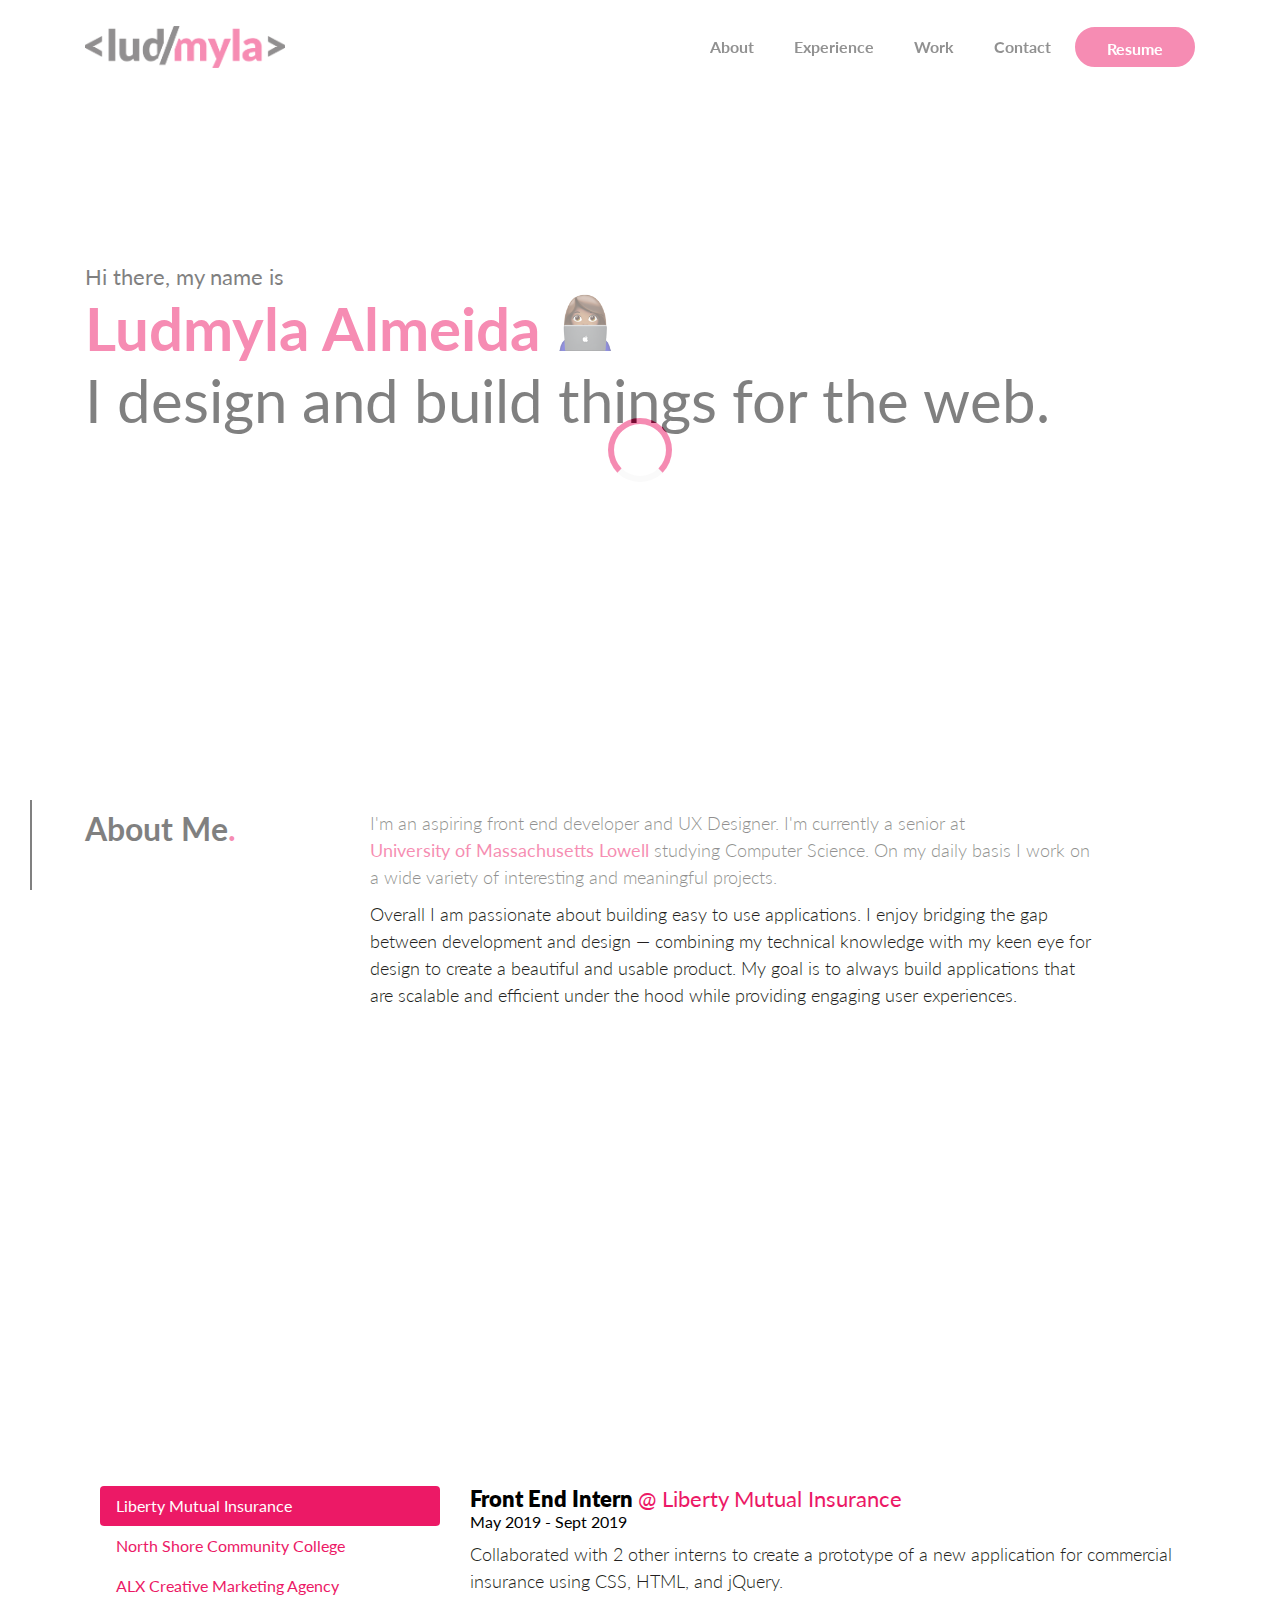
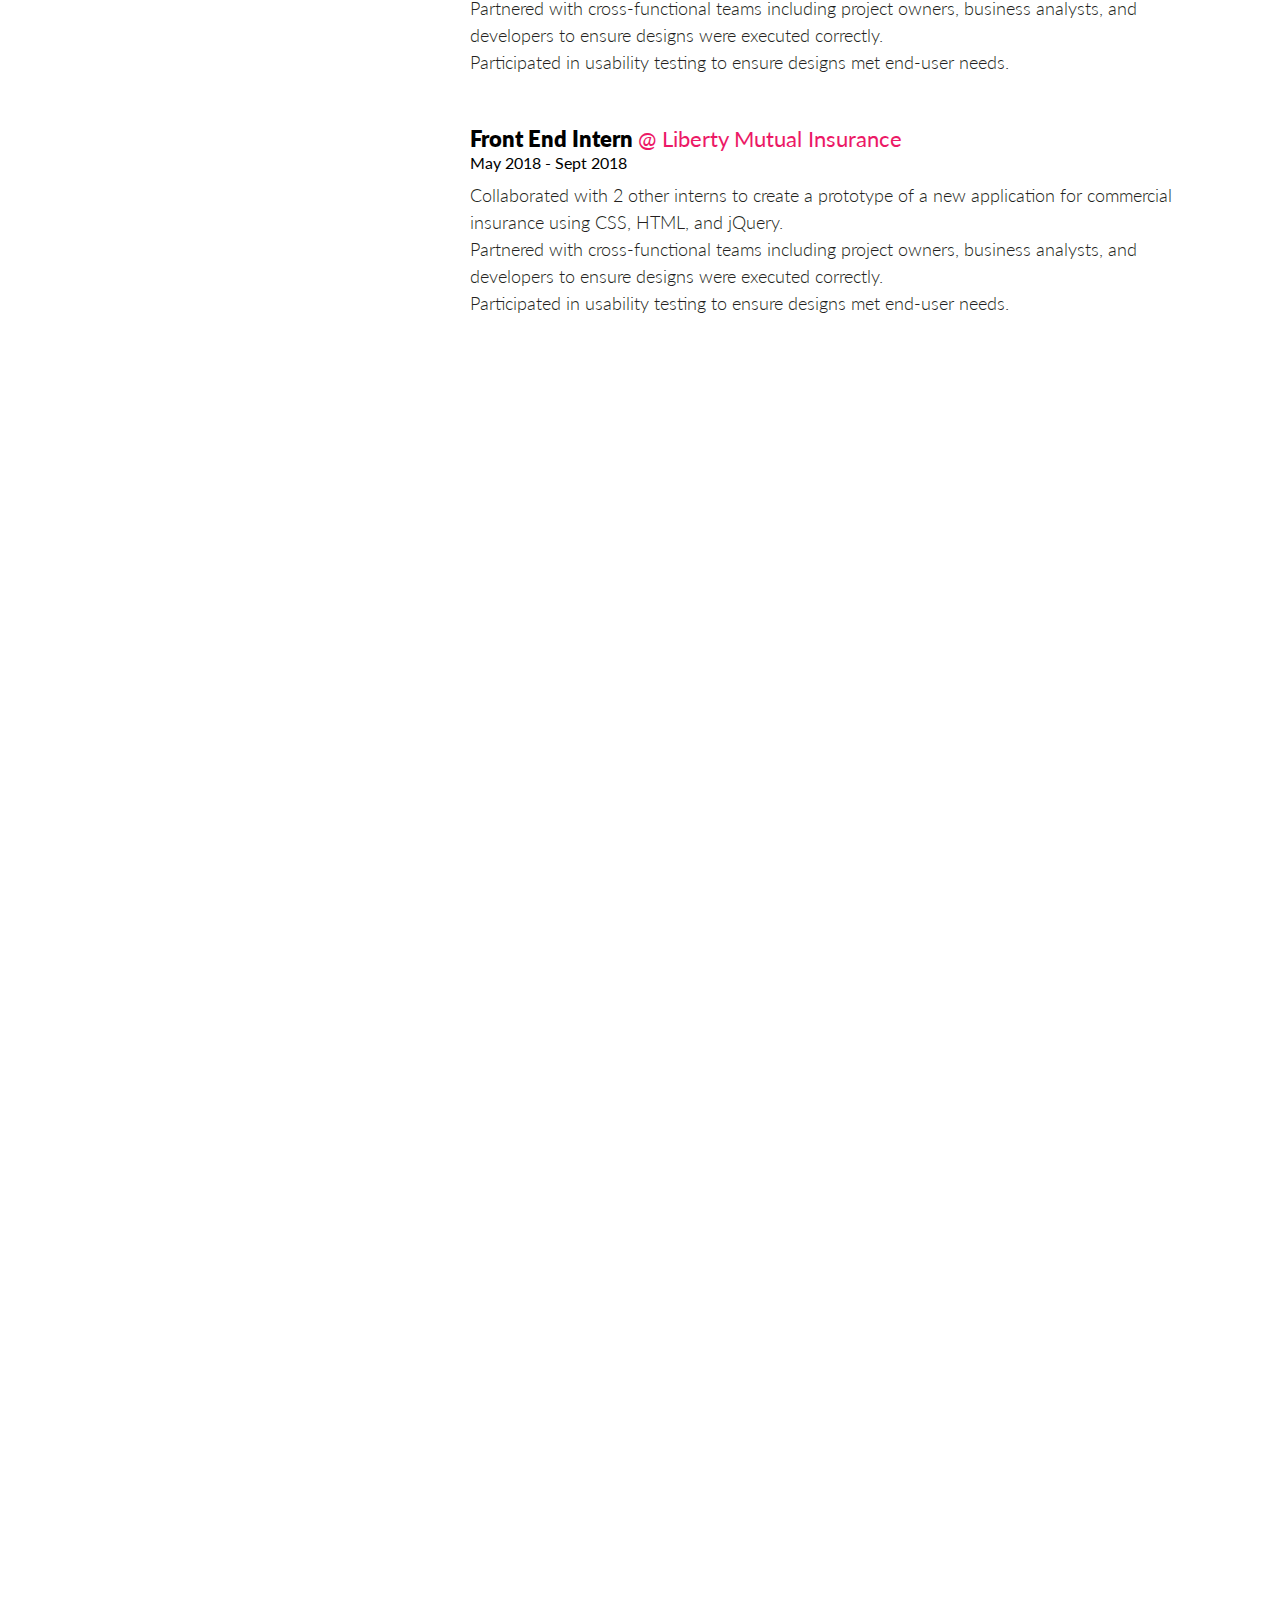
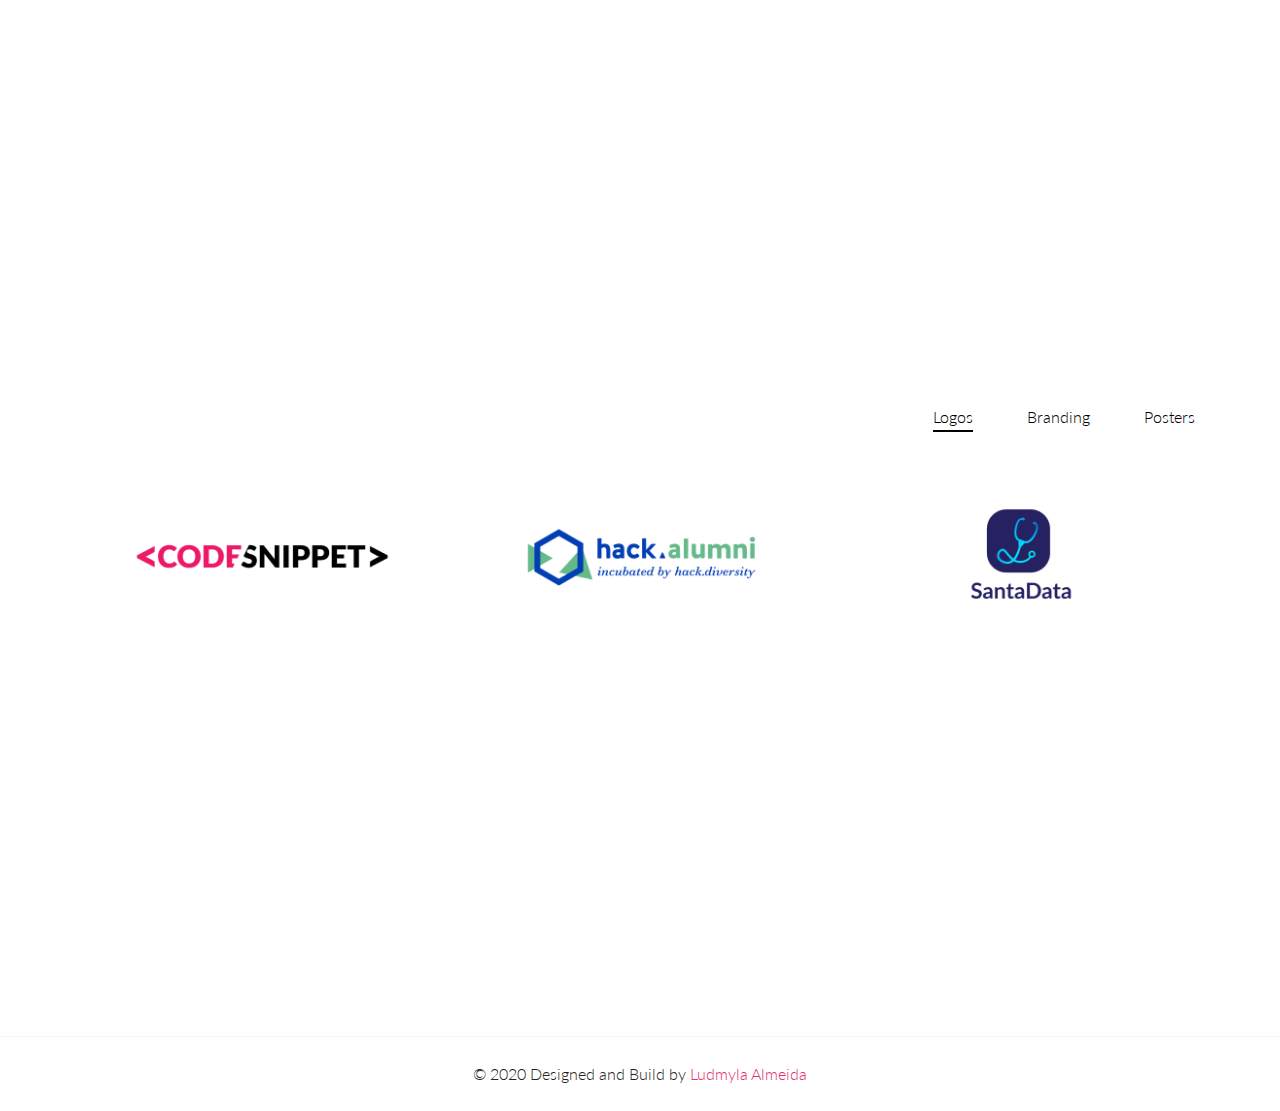
==== index.html @ c67d624f "first push" ====
<!doctype html>
<html class="no-js" lang="en">

<head>
    <meta charset="utf-8">

    <!--====== Title ======-->
    <title>Ludmyla Almeida</title>

    <meta name="description" content="">
    <meta name="viewport" content="width=device-width, initial-scale=1">

    <!--====== Favicon Icon ======-->
    <link rel="shortcut icon" href="assets/images/emoji.png" type="image/png">

    <!--====== Font ======-->
    <link rel="stylesheet" href="https://use.fontawesome.com/releases/v5.14.0/css/all.css"
        integrity="sha384-HzLeBuhoNPvSl5KYnjx0BT+WB0QEEqLprO+NBkkk5gbc67FTaL7XIGa2w1L0Xbgc" crossorigin="anonymous">
    <link
        href="https://fonts.googleapis.com/css2?family=Lato:ital,wght@0,100;0,300;0,400;0,700;0,900;1,100;1,300;1,400;1,700;1,900&display=swap"
        rel="stylesheet">

    <!--====== Animate CSS ======-->
    <link rel="stylesheet" href="assets/css/animate.css">

    <!--====== Bootstrap CSS ======-->
    <link rel="stylesheet" href="https://stackpath.bootstrapcdn.com/bootstrap/4.5.2/css/bootstrap.min.css"
        integrity="sha384-JcKb8q3iqJ61gNV9KGb8thSsNjpSL0n8PARn9HuZOnIxN0hoP+VmmDGMN5t9UJ0Z" crossorigin="anonymous">

    <!--====== Default CSS ======-->
    <link rel="stylesheet" href="assets/css/default.css">

    <!--====== Style CSS ======-->
    <link rel="stylesheet" href="assets/css/style.css">

</head>

<body>
    <!--[if IE]>
    <p class="browserupgrade">You are using an <strong>outdated</strong> browser. Please <a href="https://browsehappy.com/">upgrade your browser</a> to improve your experience and security.</p>
  <![endif]-->


    <!--====== PRELOADER PART START ======-->
    <div class="preloader">
        <div class="loader">
            <div class="ytp-spinner">
                <div class="ytp-spinner-container">
                    <div class="ytp-spinner-rotator">
                        <div class="ytp-spinner-left">
                            <div class="ytp-spinner-circle"></div>
                        </div>
                        <div class="ytp-spinner-right">
                            <div class="ytp-spinner-circle"></div>
                        </div>
                    </div>
                </div>
            </div>
        </div>
    </div>
    <!--====== PRELOADER PART ENDS ======-->

    <!--====== HEADER PART START ======-->

    <header class="header-area">
        <div class="navbar-area headroom">
            <div class="container">
                <div class="row">
                    <div class="col-lg-12">
                        <nav class="navbar navbar-expand-lg">
                            <a class="navbar-brand" href="index.html">
                                <img src="assets/images/ludmyla-logo.png" alt="Logo">
                            </a>
                            <button class="navbar-toggler" type="button" data-toggle="collapse"
                                data-target="#navbarSupportedContent" aria-controls="navbarSupportedContent"
                                aria-expanded="false" aria-label="Toggle navigation">
                                <span class="toggler-icon"></span>
                                <span class="toggler-icon"></span>
                                <span class="toggler-icon"></span>
                            </button>

                            <div class="collapse navbar-collapse sub-menu-bar" id="navbarSupportedContent">
                                <ul id="nav" class="navbar-nav ml-auto mr-4">
                                    <li class="nav-item">
                                        <a href="#about">About </a>
                                    </li>
                                    <li class="nav-item">
                                        <a href="#experience">Experience</a>
                                    </li>
                                    <li class="nav-item">
                                        <a href="#portfolio">Work</a>
                                    </li>
                                    <li class="nav-item">
                                        <a href="#contact">Contact</a>
                                    </li>
                                </ul>
                            </div> <!-- navbar collapse -->

                            <div class="navbar-btn d-none d-sm-inline-block">
                                <a class="main-btn" href="https://ludmylaalmeida.github.io/resume/"
                                    target="_blank">Resume</a>
                            </div>
                        </nav> <!-- navbar -->
                    </div>
                </div> <!-- row -->
            </div> <!-- container -->
        </div> <!-- navbar area -->

        <div id="home" class="header-hero bg_cover d-lg-flex align-items-center">
            <div class="container">
                <div class="row">
                    <div class="col-lg-12">
                        <div class="header-hero-content">
                            <h4 class="font-weight-normal">Hi there, my name is</h4>
                            <h1 class="hero-title wow fadeInUp" data-wow-duration="1s" data-wow-delay="0.2s"><span
                                    class="font-weight-bold">Ludmyla Almeida</span> <span class="emoji"></span></br> I
                                design and build things for the web.</b></h1>

                        </div> <!-- header hero content -->
                    </div>
                </div> <!-- row -->
            </div> <!-- container -->
        </div> <!-- header hero -->
        <!-- Social media icons fixed position -->
        <div class="social-media d-none d-lg-block">
            <ul>
                <li>
                    <!-- GITHUB -->
                    <a href="https://github.com/ludmylaalmeida" target="_blank">
                        <i class="fab fa-github"></i>
                    </a>
                </li>
                <li>
                    <!-- LINKEDIN -->
                    <a href="https://www.linkedin.com/in/ludmyla-almeida/" class="black" target="_blank">
                        <i class="fab fa-linkedin-in"></i>
                    </a>
                </li>
                <li>
                    <!-- INSTAGRAM -->
                    <a href="https://www.instagram.com/iamludmyla/" class="black" target="_blank"><i
                            class="fab fa-instagram"></i>
                    </a>
                </li>
                <li>
                    <!-- FACEBOOK -->
                    <a href="https://www.facebook.com/ludmylaa " class="black" target="_blank">
                        <i class="fab fa-facebook-square"></i>
                    </a>
                </li>
            </ul>
        </div>
    </header>

    <!--====== HEADER PART ENDS ======-->

    <!--====== ABOUT PART START ======-->

    <section id="about" class="about-area pt-100">
        <div class="container">
            <div class="row justify-content-start">
                <div class="col-lg-3">
                    <div class="about-title wow fadeInUp" data-wow-duration="1s" data-wow-delay="0.3s">
                        <h3 class="title">About Me<span>.</span></h3>
                    </div>
                </div>
                <div class="col-lg-8">
                    <div class="about-content pt-10">
                        <p class="text wow fadeInUp" data-wow-duration="1s" data-wow-delay="0.4s">I'm an aspiring front
                            end developer and UX Designer. I'm currently a senior at <a class="font-weight-normal"
                                href="https://www.uml.edu/sciences/computer-science/" target="_blank">University of
                                Massachusetts Lowell</a> studying Computer Science. On my daily basis I work on a wide
                            variety of interesting and meaningful projects.</p>
                        <p class="text wow fadeInUp pt-10" data-wow-duration="1s" data-wow-delay="0.4s">Overall I am
                            passionate about building easy to use applications. I enjoy bridging the gap between
                            development and design — combining my technical knowledge with my keen eye for design to
                            create a beautiful and usable product. My goal is to always build applications that are
                            scalable and efficient under the hood while providing engaging user experiences.</p>
                    </div> <!-- about content -->
                </div>

            </div> <!-- row -->
            <div class="row justify-content-center">

            </div> <!-- row -->
        </div> <!-- container -->
    </section>

    <!--====== ABOUT PART ENDS ======-->

    <!--====== SKILL START ======-->
    <section id="skill" class="about-area pt-100">
        <div class="container">
            <div class="row justify-content-start">
                <div class="col-lg-3">
                    <div class="about-title wow fadeInUp" data-wow-duration="1s" data-wow-delay="0.3s">
                        <h3 class="title">Skills<span>.</span></h3>
                    </div>
                </div>
                <div class="col-lg-8">
                    <div class="about-content pt-10 row">
                        <div class="col-4 wow fadeInUp" data-wow-duration="1s" data-wow-delay="0.4s">
                            <h4>Languages</h4>
                            <ul class="pt-10">
                                <li>Javascript</li>
                                <li>Typescript</li>
                                <li>HTML/CSS</li>
                                <li>C++</li>
                                <li>Java</li>
                            </ul>
                        </div>
                        <div class="col-4 wow fadeInUp" data-wow-duration="1s" data-wow-delay="0.4s">
                            <h4>Frameworks</h4>
                            <ul class="pt-10">
                                <li>React</li>
                                <li>AngularJS</li>
                                <li>Wordpress</li>
                            </ul>
                        </div>
                        <div class="col-4 wow fadeInUp" data-wow-duration="1s" data-wow-delay="0.4s">
                            <h4>Design</h4>
                            <ul class="pt-10">
                                <li>Sketch</li>
                                <li>Adobe XD</li>
                                <li>Prototyping</li>
                                <li>Wireframing</li>
                                <li>Photoshop</li>
                                <li>Illustrator</li>
                            </ul>
                        </div>


                    </div> <!-- about content -->
                </div>
            </div> <!-- row -->
        </div> <!-- container -->
    </section>

    <!--====== SKILL ENDS ======-->

    <!--====== EXPERIENCE START ======-->
    <section id="experience" class="about-area pt-70 pb-120">
        <div class="container">
            <div class="justify-content-start">
                <div class="row col-lg-12 pb-50">
                    <div class="about-title wow fadeInUp" data-wow-duration="1s" data-wow-delay="0.3s">
                        <h3 class="title">Experience<span>.</span></h3>
                    </div>
                </div>
                <div class="col-lg-12">
                    <div class="row">
                        <div class="col-4">
                            <div class="nav flex-column nav-pills" id="v-pills-tab" role="tablist"
                                aria-orientation="vertical">
                                <a class="nav-link active" id="v-pills-home-tab" data-toggle="pill" href="#v-pills-home"
                                    role="tab" aria-controls="v-pills-home" aria-selected="true">Liberty Mutual
                                    Insurance</a>
                                <a class="nav-link" id="v-pills-profile-tab" data-toggle="pill" href="#v-pills-profile"
                                    role="tab" aria-controls="v-pills-profile" aria-selected="false">North Shore
                                    Community College</a>
                                <a class="nav-link" id="v-pills-messages-tab" data-toggle="pill"
                                    href="#v-pills-messages" role="tab" aria-controls="v-pills-messages"
                                    aria-selected="false">ALX Creative Marketing Agency</a>
                            </div>
                        </div>
                        <div class="col-8">
                            <div class="tab-content" id="v-pills-tabContent">
                                <div class="tab-pane fade show active" id="v-pills-home" role="tabpanel"
                                    aria-labelledby="v-pills-home-tab">
                                    <h4>Front End Intern <a href="https://libertymutual.com" target="_blank">@ Liberty
                                            Mutual Insurance</a></h4>
                                    <h6 class="font-weight-normal">May 2019 - Sept 2019</h6>
                                    <p class="pt-10">Collaborated with 2 other interns to create a prototype of a new
                                        application for commercial insurance using CSS, HTML, and jQuery.</p>
                                    <p> Partnered with cross-functional teams including project owners, business
                                        analysts, and developers to ensure designs were executed correctly.</p>
                                    <p>Participated in usability testing to ensure designs met end-user needs.</p>
                                    <h4 class="pt-50">Front End Intern <a href="https://libertymutual.com"
                                            target="_blank">@ Liberty Mutual Insurance</a></h4>
                                    <h6 class="font-weight-normal">May 2018 - Sept 2018</h6>
                                    <p class="pt-10">Collaborated with 2 other interns to create a prototype of a new
                                        application for commercial insurance using CSS, HTML, and jQuery.</p>
                                    <p> Partnered with cross-functional teams including project owners, business
                                        analysts, and developers to ensure designs were executed correctly.</p>
                                    <p>Participated in usability testing to ensure designs met end-user needs.</p>
                                </div>
                                <div class="tab-pane fade" id="v-pills-profile" role="tabpanel"
                                    aria-labelledby="v-pills-profile-tab">
                                    <h4>Computer Science Tutor<a href="https://www.northshore.edu/" target="_blank">@
                                            North Shore Community College</a></h4>
                                    <h6 class="font-weight-normal">Feb 2017 - May 2018</h6>
                                    <p class="pt-10">Tutored students in Computer Science subjects and Math through
                                        Calculus.</p>
                                    <p>Assisted STEM Coordinator in college conferences, workshops, and panels.</p>

                                </div>
                                <div class="tab-pane fade" id="v-pills-messages" role="tabpanel"
                                    aria-labelledby="v-pills-messages-tab">
                                    <h4>Graphic Designer
                                        <h6 class="font-weight-normal">Apr 2016 - Dec 2016</h6>
                                        <p class="pt-10">Developed branding and marketing solutions such as logo/brand
                                            identity, business cards, brochures, booklets and more.</p>
                                        <p>Designed websites using Wordpress.</p>
                                </div>
                            </div>
                        </div>
                    </div>
                </div>
            </div> <!-- row -->
        </div> <!-- container -->
    </section>

    <!--====== TESTIMONIAL PART START ======-->

    <section id="portfolio" class="testimonial-area pt-70 pb-120">
        <div class="container">
            <div class="section-title wow fadeInUp" data-wow-duration="1s" data-wow-delay="0.3s">
                <h4 class="title">Some things I've designed and built<span>.</span></h4>
            </div> <!-- section title -->
            <div class="row justify-content-start pb-100">
                <div class="col-xl-4 col-lg-4">
                    <div class="testimonial-left-content mt-45 wow fadeIn" data-wow-duration="1s" data-wow-delay="0.3s">
                        <div class="section-title">
                            <h6 class="font-weight-light">Featured Project</h6>
                            <h3 class="font-weight-normal">Code Snippet</h3>
                        </div> <!-- section title -->
                        <ul class="testimonial-line">
                            <li></li>
                            <li></li>
                            <li></li>
                            <li></li>
                        </ul>
                        <p class="text pb-30">A website where students can look up definitions, code sample, sorting
                            algorithm and etc in the languages C, C++ and Java.</p>
                        <span>

                        </span>
                        <a class="pr-10" href="https://github.com/ludmylaalmeida/codesnippet" target="_blank"
                            style="font-size: 2em;">
                            <i class="fab fa-github"></i>
                        </a>
                        <a href="https://www.sketch.com/s/66821258-126f-4543-8a3e-d649329b7cbf/a/R8J2RQ" target="_blank"
                            style="font-size: 2em;">
                            <i class="fab fa-sketch"></i>
                        </a>
                    </div> <!-- testimonial left content -->
                </div>
                <div class="col-lg-8">
                    <div class="testimonial-right-content mt-50 wow fadeIn" data-wow-duration="1s"
                        data-wow-delay="0.6s">
                        <div class="testimonial-content-wrapper">
                            <div class="single-testimonial">
                                <img src="assets/images/code-snippet.png">
                            </div> <!-- single testimonial -->
                        </div> <!-- testimonial content wrapper -->
                    </div> <!-- testimonial right content -->
                </div>
            </div> <!-- row -->
            <div class="row justify-content-start">
                <div class="col-lg-8">
                    <div class="testimonial-right-content mt-50 wow fadeIn" data-wow-duration="1s"
                        data-wow-delay="0.6s">
                        <div class="testimonial-content-wrapper">
                            <div class="single-testimonial">
                                <img src="assets/images/hack-alumni.png">
                            </div> <!-- single testimonial -->
                        </div> <!-- testimonial content wrapper -->
                    </div> <!-- testimonial right content -->
                </div>
                <div class="col-xl-4 col-lg-4">
                    <div class="text-right testimonial-left-content mt-45 wow fadeIn" data-wow-duration="1s"
                        data-wow-delay="0.3s">
                        <div class="section-title">
                            <h6 class="font-weight-light">Featured Project</h6>
                            <h3 class="font-weight-normal">Hack Alumni</h3>
                        </div> <!-- section title -->
                        <ul class="testimonial-line">
                            <li></li>
                            <li></li>
                            <li></li>
                            <li></li>
                        </ul>
                        <p class="text pb-30">A website for the hack.diversity alumni association. I'm currently the
                            lead designer working with a team of developers. Website is under development.</p>
                        <span>

                        </span>
                        <a href="https://www.sketch.com/s/c8de57bb-5d8f-4d74-bf0c-19126818c439" target="_blank"
                            style="font-size: 2em;">
                            <i class="fab fa-sketch"></i>
                        </a>
                    </div> <!-- testimonial left content -->
                </div>

            </div> <!-- row -->
        </div> <!-- container -->
    </section>

    <!--====== TESTIMONIAL PART ENDS ======-->

    <!--====== PROJECT GALLERY PART START ======-->

    <section id="portfolio" class="project-masonry-area pt-70 pb-120">
        <div class="container">
            <div class="row align-items-end">
                <div class="col-lg-4">
                    <div class="section-title pb-20 wow fadeIn" data-wow-duration="1s" data-wow-delay="0.4s">
                        <h4 class="title">Design Gallery<span>.</span></h4>
                    </div> <!-- section title -->
                </div>
                <div class="col-lg-8">
                    <div class="project-menu text-center text-sm-left text-lg-right pb-20">
                        <ul>
                            <li class="active" data-filter=".logos">Logos</li>
                            <li data-filter=".branding">Branding</li>
                            <li data-filter=".posters">Posters</li>
                        </ul>
                    </div> <!-- project menu -->
                </div>
            </div> <!-- row -->
            <div class="row grid">
                <div class="col-lg-4 col-sm-6 grid-item logos ">
                    <div class="single-gallery gallery-masonry mt-30">
                        <div class="gallery-image">
                            <img src="assets/images/code-snippet-logo.png" alt="portfolio">
                        </div>
                    </div> <!-- single gallery -->
                </div>
                <div class="col-lg-4 col-sm-6 grid-item logos ">
                    <div class="single-gallery gallery-masonry mt-30">
                        <div class="gallery-image">
                            <img src="assets/images/hack-alumni-logo.png" alt="portfolio">
                        </div>
                    </div> <!-- single gallery -->
                </div>
                <div class="col-lg-4 col-sm-6 grid-item logos ">
                    <div class="single-gallery gallery-masonry mt-30">
                        <div class="gallery-image">
                            <img src="assets/images/santa-data-logo.png" alt="portfolio">
                        </div>
                    </div> <!-- single gallery -->
                </div>
                <div class="col-lg-4 col-sm-6 grid-item posters">
                    <div class="single-gallery gallery-masonry mt-30">
                        <div class="gallery-image">
                            <img src="assets/images/agile.png" alt="portfolio">
                        </div>
                    </div> <!-- single gallery -->
                </div>
                <div class="col-lg-4 col-sm-6 grid-item posters">
                    <div class="single-gallery gallery-masonry mt-30">
                        <div class="gallery-image">
                            <img src="assets/images/game-night.png" alt="portfolio">
                        </div>
                    </div> <!-- single gallery -->
                </div>
                <div class="col-lg-4 col-sm-6 grid-item posters">
                    <div class="single-gallery gallery-masonry mt-30">
                        <div class="gallery-image">
                            <img src="assets/images/how-to-grad-school.png" alt="portfolio">
                        </div>
                    </div> <!-- single gallery -->
                </div>
                <div class="col-lg-4 col-sm-6 grid-item posters">
                    <div class="single-gallery gallery-masonry mt-30">
                        <div class="gallery-image">
                            <img src="assets/images/git_workflow_poster.png" alt="portfolio">
                        </div>
                    </div> <!-- single gallery -->
                </div>
                <div class="col-lg-4 col-sm-6 grid-item posters">
                    <div class="single-gallery gallery-masonry mt-30">
                        <div class="gallery-image">
                            <img src="assets/images/scholar-jet.png" alt="portfolio">
                        </div>
                    </div> <!-- single gallery -->
                </div>
                <div class="col-lg-4 col-sm-6 grid-item posters">
                    <div class="single-gallery gallery-masonry mt-30">
                        <div class="gallery-image">
                            <img src="assets/images/typeracer-competition.png" alt="portfolio">
                        </div>
                    </div> <!-- single gallery -->
                </div>
                <div class="col-lg-4 col-sm-6 grid-item branding">
                    <div class="single-gallery gallery-masonry mt-30">
                        <div class="gallery-image">
                            <img src="assets/images/palette.png" alt="portfolio">
                        </div>
                    </div> <!-- single gallery -->
                </div>
                <div class="col-lg-4 col-sm-6 grid-item branding">
                    <div class="single-gallery gallery-masonry mt-30">
                        <div class="gallery-image">
                            <img src="assets/images/Typography.png" alt="portfolio">
                        </div>
                    </div> <!-- single gallery -->
                </div>
            </div> <!-- row -->
        </div> <!-- container -->
    </section>

    <!--====== CONTACT PART START ======-->

    <section id="contact" class="contact-area pt-120 pb-120">
        <div class="container">
            <div class="row justify-content-start">
                <div class="col-lg-4">
                    <div class="section-title wow fadeInUp" data-wow-duration="1s" data-wow-delay="0.3s">
                        <h4 class="title">Get In Touch<span>.</span></h4>
                    </div> <!-- section title -->
                </div>
                <div class="col-lg-8">
                    <div class="contact-wrapper-form wow fadeInUpBig" data-wow-duration="1s" data-wow-delay="0.5s">
                        <p class="text wow fadeInUp" data-wow-duration="1s" data-wow-delay="0.5s">I'm always looking for
                            <span class="font-weight-normal">new opportunities</span>, my inbox is always open. Whether
                            you have a question or just want to say hi, you can reach out on <a
                                href="https://www.linkedin.com/in/ludmyla-almeida/" target="_blank">social media</a> or
                            <a href="mailto:almeida.ludmyla@gmail.com" target="_blank">email!</a></p>
                    </div> <!-- contact wrapper form -->
                </div>
            </div> <!-- row -->
        </div> <!-- container -->
    </section>

    <!--====== CONTACT PART ENDS ======-->

    <!--====== FOOTER PART START ======-->

    <footer id="footer" class="footer-area bg_cover">

        <div class="footer-copyright text-center">
            <p class="text">© 2020 Designed and Build by <span>Ludmyla Almeida</span></p>
        </div>
    </footer>

    <!--====== FOOTER PART ENDS ======-->

    <!--====== BACK TOP TOP PART START ======-->

    <a href="#" class="back-to-top"><i class="fas fa-chevron-up"></i></a>

    <!--====== BACK TOP TOP PART ENDS ======-->




    <!--====== Jquery js ======-->
    <script src="assets/js/vendor/jquery-1.12.4.min.js"></script>
    <script src="assets/js/vendor/modernizr-3.7.1.min.js"></script>

    <!-- font awesome -->
    <!-- <script defer src="https://use.fontawesome.com/releases/v5.0.2/js/all.js"></script> -->
    <!-- <script src="https://code.jquery.com/jquery-3.3.1.slim.min.js"
        integrity="sha384-q8i/X+965DzO0rT7abK41JStQIAqVgRVzpbzo5smXKp4YfRvH+8abtTE1Pi6jizo"
        crossorigin="anonymous"></script> -->

    <!--====== Bootstrap js ======-->
    <script src="assets/js/popper.min.js"></script>

    <!-- JS, Popper.js, and jQuery -->
    <!-- <script src="https://code.jquery.com/jquery-3.5.1.slim.min.js" integrity="sha384-DfXdz2htPH0lsSSs5nCTpuj/zy4C+OGpamoFVy38MVBnE+IbbVYUew+OrCXaRkfj" crossorigin="anonymous"></script>
    <script src="https://cdn.jsdelivr.net/npm/popper.js@1.16.1/dist/umd/popper.min.js" integrity="sha384-9/reFTGAW83EW2RDu2S0VKaIzap3H66lZH81PoYlFhbGU+6BZp6G7niu735Sk7lN" crossorigin="anonymous"></script>
    <script src="https://stackpath.bootstrapcdn.com/bootstrap/4.5.2/js/bootstrap.min.js" integrity="sha384-B4gt1jrGC7Jh4AgTPSdUtOBvfO8shuf57BaghqFfPlYxofvL8/KUEfYiJOMMV+rV" crossorigin="anonymous"></script>
         -->
    <!--====== Slick js ======-->
    <script src="assets/js/slick.min.js"></script>

    <!--====== Isotope js ======-->
    <script src="assets/js/imagesloaded.pkgd.min.js"></script>
    <script src="assets/js/isotope.pkgd.min.js"></script>

    <!--====== Scroll and animation stuff js ======-->
    <script src="assets/js/waypoints.min.js"></script>
    <script src="assets/js/jquery.counterup.min.js"></script>

    <!--====== Appear js ======-->
    <script src="assets/js/jquery.appear.min.js"></script>

    <!--====== WOW js ======-->
    <script src="assets/js/wow.min.js"></script>

    <!--====== Headroom js ======-->
    <script src="assets/js/headroom.min.js"></script>

    <!--====== Jquery Nav js ======-->
    <script src="assets/js/jquery.nav.js"></script>

    <!--====== Scroll It js ======-->
    <script src="assets/js/scrollIt.min.js"></script>

    <!--====== Main js ======-->
    <script src="assets/js/main.js"></script>

</body>

</html>
---- assets/css/default.css ----
/* Deafult Margin & Padding */
/*-- Margin Top --*/
.mt-5 {
	margin-top: 5px;
}
.mt-10 {
	margin-top: 10px;
}
.mt-15 {
	margin-top: 15px;
}
.mt-20 {
	margin-top: 20px;
}
.mt-25 {
	margin-top: 25px;
}
.mt-30 {
	margin-top: 30px;
}
.mt-35 {
	margin-top: 35px;
}
.mt-40 {
	margin-top: 40px;
}
.mt-45 {
	margin-top: 45px;
}
.mt-50 {
	margin-top: 50px;
}
.mt-55 {
	margin-top: 55px;
}
.mt-60 {
	margin-top: 60px;
}
.mt-65 {
	margin-top: 65px;
}
.mt-70 {
	margin-top: 70px;
}
.mt-75 {
	margin-top: 75px;
}
.mt-80 {
	margin-top: 80px;
}
.mt-85 {
	margin-top: 85px;
}
.mt-90 {
	margin-top: 90px;
}
.mt-95 {
	margin-top: 95px;
}
.mt-100 {
	margin-top: 100px;
}
.mt-105 {
	margin-top: 105px;
}
.mt-110 {
	margin-top: 110px;
}
.mt-115 {
	margin-top: 115px;
}
.mt-120 {
	margin-top: 120px;
}
.mt-125 {
	margin-top: 125px;
}
.mt-130 {
	margin-top: 130px;
}
.mt-135 {
	margin-top: 135px;
}
.mt-140 {
	margin-top: 140px;
}
.mt-145 {
	margin-top: 145px;
}
.mt-150 {
	margin-top: 150px;
}
.mt-155 {
	margin-top: 155px;
}
.mt-160 {
	margin-top: 160px;
}
.mt-165 {
	margin-top: 165px;
}
.mt-170 {
	margin-top: 170px;
}
.mt-175 {
	margin-top: 175px;
}
.mt-180 {
	margin-top: 180px;
}
.mt-185 {
	margin-top: 185px;
}
.mt-190 {
	margin-top: 190px;
}
.mt-195 {
	margin-top: 195px;
}
.mt-200 {
	margin-top: 200px;
}
/*-- Margin Bottom --*/

.mb-5 {
	margin-bottom: 5px;
}
.mb-10 {
	margin-bottom: 10px;
}
.mb-15 {
	margin-bottom: 15px;
}
.mb-20 {
	margin-bottom: 20px;
}
.mb-25 {
	margin-bottom: 25px;
}
.mb-30 {
	margin-bottom: 30px;
}
.mb-35 {
	margin-bottom: 35px;
}
.mb-40 {
	margin-bottom: 40px;
}
.mb-45 {
	margin-bottom: 45px;
}
.mb-50 {
	margin-bottom: 50px;
}
.mb-55 {
	margin-bottom: 55px;
}
.mb-60 {
	margin-bottom: 60px;
}
.mb-65 {
	margin-bottom: 65px;
}
.mb-70 {
	margin-bottom: 70px;
}
.mb-75 {
	margin-bottom: 75px;
}
.mb-80 {
	margin-bottom: 80px;
}
.mb-85 {
	margin-bottom: 85px;
}
.mb-90 {
	margin-bottom: 90px;
}
.mb-95 {
	margin-bottom: 95px;
}
.mb-100 {
	margin-bottom: 100px;
}
.mb-105 {
	margin-bottom: 105px;
}
.mb-110 {
	margin-bottom: 110px;
}
.mb-115 {
	margin-bottom: 115px;
}
.mb-120 {
	margin-bottom: 120px;
}
.mb-125 {
	margin-bottom: 125px;
}
.mb-130 {
	margin-bottom: 130px;
}
.mb-135 {
	margin-bottom: 135px;
}
.mb-140 {
	margin-bottom: 140px;
}
.mb-145 {
	margin-bottom: 145px;
}
.mb-150 {
	margin-bottom: 150px;
}
.mb-155 {
	margin-bottom: 155px;
}
.mb-160 {
	margin-bottom: 160px;
}
.mb-165 {
	margin-bottom: 165px;
}
.mb-170 {
	margin-bottom: 170px;
}
.mb-175 {
	margin-bottom: 175px;
}
.mb-180 {
	margin-bottom: 180px;
}
.mb-185 {
	margin-bottom: 185px;
}
.mb-190 {
	margin-bottom: 190px;
}
.mb-195 {
	margin-bottom: 195px;
}
.mb-200 {
	margin-bottom: 200px;
}
/*-- margin left --*/
.ml-5 {
	margin-left: 5px;
}
.ml-10 {
	margin-left: 10px;
}
.ml-15 {
	margin-left: 15px;
}
.ml-20 {
	margin-left: 20px;
}
.ml-25 {
	margin-left: 25px;
}
.ml-30 {
	margin-left: 30px;
}
.ml-35 {
	margin-left: 35px;
}
.ml-40 {
	margin-left: 40px;
}
.ml-45 {
	margin-left: 45px;
}
.ml-50 {
	margin-left: 50px;
}
.ml-55 {
	margin-left: 55px;
}
.ml-60 {
	margin-left: 60px;
}
.ml-65 {
	margin-left: 65px;
}
.ml-70 {
	margin-left: 70px;
}
.ml-75 {
	margin-left: 75px;
}
.ml-80 {
	margin-left: 80px;
}
.ml-85 {
	margin-left: 85px;
}
.ml-90 {
	margin-left: 90px;
}
.ml-95 {
	margin-left: 95px;
}
.ml-100 {
	margin-left: 100px;
}
.ml-105 {
	margin-left: 105px;
}
.ml-110 {
	margin-left: 110px;
}
.ml-115 {
	margin-left: 115px;
}
.ml-120 {
	margin-left: 120px;
}
.ml-125 {
	margin-left: 125px;
}
.ml-130 {
	margin-left: 130px;
}
.ml-135 {
	margin-left: 135px;
}
.ml-140 {
	margin-left: 140px;
}
.ml-145 {
	margin-left: 145px;
}
.ml-150 {
	margin-left: 150px;
}
.ml-155 {
	margin-left: 155px;
}
.ml-160 {
	margin-left: 160px;
}
.ml-165 {
	margin-left: 165px;
}
.ml-170 {
	margin-left: 170px;
}
.ml-175 {
	margin-left: 175px;
}
.ml-180 {
	margin-left: 180px;
}
.ml-185 {
	margin-left: 185px;
}
.ml-190 {
	margin-left: 190px;
}
.ml-195 {
	margin-left: 195px;
}
.ml-200 {
	margin-left: 200px;
}
/*-- margin right --*/
.mr-5 {
	margin-right: 5px;
}
.mr-10 {
	margin-right: 10px;
}
.mr-15 {
	margin-right: 15px;
}
.mr-20 {
	margin-right: 20px;
}
.mr-25 {
	margin-right: 25px;
}
.mr-30 {
	margin-right: 30px;
}
.mr-35 {
	margin-right: 35px;
}
.mr-40 {
	margin-right: 40px;
}
.mr-45 {
	margin-right: 45px;
}
.mr-50 {
	margin-right: 50px;
}
.mr-55 {
	margin-right: 55px;
}
.mr-60 {
	margin-right: 60px;
}
.mr-65 {
	margin-right: 65px;
}
.mr-70 {
	margin-right: 70px;
}
.mr-75 {
	margin-right: 75px;
}
.mr-80 {
	margin-right: 80px;
}
.mr-85 {
	margin-right: 85px;
}
.mr-90 {
	margin-right: 90px;
}
.mr-95 {
	margin-right: 95px;
}
.mr-100 {
	margin-right: 100px;
}
.mr-105 {
	margin-right: 105px;
}
.mr-110 {
	margin-right: 110px;
}
.mr-115 {
	margin-right: 115px;
}
.mr-120 {
	margin-right: 120px;
}
.mr-125 {
	margin-right: 125px;
}
.mr-130 {
	margin-right: 130px;
}
.mr-135 {
	margin-right: 135px;
}
.mr-140 {
	margin-right: 140px;
}
.mr-145 {
	margin-right: 145px;
}
.mr-150 {
	margin-right: 150px;
}
.mr-155 {
	margin-right: 155px;
}
.mr-160 {
	margin-right: 160px;
}
.mr-165 {
	margin-right: 165px;
}
.mr-170 {
	margin-right: 170px;
}
.mr-175 {
	margin-right: 175px;
}
.mr-180 {
	margin-right: 180px;
}
.mr-185 {
	margin-right: 185px;
}
.mr-190 {
	margin-right: 190px;
}
.mr-195 {
	margin-right: 195px;
}
.mr-200 {
	margin-right: 200px;
}


/*-- Padding Top --*/

.pt-5 {
	padding-top: 5px;
}
.pt-10 {
	padding-top: 10px;
}
.pt-15 {
	padding-top: 15px;
}
.pt-20 {
	padding-top: 20px;
}
.pt-25 {
	padding-top: 25px;
}
.pt-30 {
	padding-top: 30px;
}
.pt-35 {
	padding-top: 35px;
}
.pt-40 {
	padding-top: 40px;
}
.pt-45 {
	padding-top: 45px;
}
.pt-50 {
	padding-top: 50px;
}
.pt-55 {
	padding-top: 55px;
}
.pt-60 {
	padding-top: 60px;
}
.pt-65 {
	padding-top: 65px;
}
.pt-70 {
	padding-top: 70px;
}
.pt-75 {
	padding-top: 75px;
}
.pt-80 {
	padding-top: 80px;
}
.pt-85 {
	padding-top: 85px;
}
.pt-90 {
	padding-top: 90px;
}
.pt-95 {
	padding-top: 95px;
}
.pt-100 {
	padding-top: 100px;
}
.pt-105 {
	padding-top: 105px;
}
.pt-110 {
	padding-top: 110px;
}
.pt-115 {
	padding-top: 115px;
}
.pt-120 {
	padding-top: 120px;
}
.pt-125 {
	padding-top: 125px;
}
.pt-130 {
	padding-top: 130px;
}
.pt-135 {
	padding-top: 135px;
}
.pt-140 {
	padding-top: 140px;
}
.pt-145 {
	padding-top: 145px;
}
.pt-150 {
	padding-top: 150px;
}
.pt-155 {
	padding-top: 155px;
}
.pt-160 {
	padding-top: 160px;
}
.pt-165 {
	padding-top: 165px;
}
.pt-170 {
	padding-top: 170px;
}
.pt-175 {
	padding-top: 175px;
}
.pt-180 {
	padding-top: 180px;
}
.pt-185 {
	padding-top: 185px;
}
.pt-190 {
	padding-top: 190px;
}
.pt-195 {
	padding-top: 195px;
}
.pt-200 {
	padding-top: 200px;
}
/*-- Padding Bottom --*/

.pb-5 {
	padding-bottom: 5px;
}
.pb-10 {
	padding-bottom: 10px;
}
.pb-15 {
	padding-bottom: 15px;
}
.pb-20 {
	padding-bottom: 20px;
}
.pb-25 {
	padding-bottom: 25px;
}
.pb-30 {
	padding-bottom: 30px;
}
.pb-35 {
	padding-bottom: 35px;
}
.pb-40 {
	padding-bottom: 40px;
}
.pb-45 {
	padding-bottom: 45px;
}
.pb-50 {
	padding-bottom: 50px;
}
.pb-55 {
	padding-bottom: 55px;
}
.pb-60 {
	padding-bottom: 60px;
}
.pb-65 {
	padding-bottom: 65px;
}
.pb-70 {
	padding-bottom: 70px;
}
.pb-75 {
	padding-bottom: 75px;
}
.pb-80 {
	padding-bottom: 80px;
}
.pb-85 {
	padding-bottom: 85px;
}
.pb-90 {
	padding-bottom: 90px;
}
.pb-95 {
	padding-bottom: 95px;
}
.pb-100 {
	padding-bottom: 100px;
}
.pb-105 {
	padding-bottom: 105px;
}
.pb-110 {
	padding-bottom: 110px;
}
.pb-115 {
	padding-bottom: 115px;
}
.pb-120 {
	padding-bottom: 120px;
}
.pb-125 {
	padding-bottom: 125px;
}
.pb-130 {
	padding-bottom: 130px;
}
.pb-135 {
	padding-bottom: 135px;
}
.pb-140 {
	padding-bottom: 140px;
}
.pb-145 {
	padding-bottom: 145px;
}
.pb-150 {
	padding-bottom: 150px;
}
.pb-155 {
	padding-bottom: 155px;
}
.pb-160 {
	padding-bottom: 160px;
}
.pb-165 {
	padding-bottom: 165px;
}
.pb-170 {
	padding-bottom: 170px;
}
.pb-175 {
	padding-bottom: 175px;
}
.pb-180 {
	padding-bottom: 180px;
}
.pb-185 {
	padding-bottom: 185px;
}
.pb-190 {
	padding-bottom: 190px;
}
.pb-195 {
	padding-bottom: 195px;
}
.pb-200 {
	padding-bottom: 200px;
}

/*-- Padding left --*/

.pl-0 {
	padding-left: 0px;
}
.pl-5 {
	padding-left: 5px;
}
.pl-10 {
	padding-left: 10px;
}
.pl-15 {
	padding-left: 15px;
}
.pl-20 {
	padding-left: 20px;
}
.pl-25 {
	padding-left: 25px;
}
.pl-30 {
	padding-left: 30px;
}
.pl-35 {
	padding-left: 35px;
}
.pl-40 {
	padding-left: 40px;
}
.pl-45 {
	padding-left: 45px;
}
.pl-50 {
	padding-left: 50px;
}
.pl-55 {
	padding-left: 55px;
}
.pl-60 {
	padding-left: 60px;
}
.pl-65 {
	padding-left: 65px;
}
.pl-70 {
	padding-left: 70px;
}
.pl-75 {
	padding-left: 75px;
}
.pl-80 {
	padding-left: 80px;
}
.pl-85 {
	padding-left: 85px;
}
.pl-90 {
	padding-left: 90px;
}
.pl-100 {
	padding-left: 100px;
}
.pl-105 {
	padding-left: 105px;
}
.pl-110 {
	padding-left: 110px;
}
.pl-115 {
	padding-left: 115px;
}
.pl-120 {
	padding-left: 120px;
}
.pl-125 {
	padding-left: 125px;
}
/*-- Padding right --*/

.pr-0 {
	padding-right: 0px;
}
.pr-5 {
	padding-right: 5px;
}
.pr-10 {
	padding-right: 10px;
}
.pr-15 {
	padding-right: 15px;
}
.pr-20 {
	padding-right: 20px;
}
.pr-25 {
	padding-right: 25px;
}
.pr-30 {
	padding-right: 30px;
}
.pr-35 {
	padding-right: 35px;
}
.pr-40 {
	padding-right: 40px;
}
.pr-45 {
	padding-right: 45px;
}
.pr-50 {
	padding-right: 50px;
}
.pr-55 {
	padding-right: 55px;
}
.pr-60 {
	padding-right: 60px;
}
.pr-65 {
	padding-right: 65px;
}
.pr-70 {
	padding-right: 70px;
}
.pr-75 {
	padding-right: 75px;
}
.pr-80 {
	padding-right: 80px;
}
.pr-85 {
	padding-right: 85px;
}
.pr-90 {
	padding-right: 90px;
}
.pr-95 {
	padding-right: 95px;
}
.pr-100 {
	padding-right: 100px;
}
.pr-105 {
	padding-right: 105px;
}
/* Background Color */

.gray-bg {
	background: #f6f6f6;
}
.white-bg {
	background: #fff;
}
.black-bg {
	background: #222;
}
/* Color */

.white {
	color: #fff;
}
.black {
	color: #222;
}
/* black overlay */

[data-overlay] {
	position: relative;
}
[data-overlay]::before {
	background: #000 none repeat scroll 0 0;
	content: "";
	height: 100%;
	left: 0;
	position: absolute;
	top: 0;
	width: 100%;
	z-index: 1;
}
[data-overlay="3"]::before {
	opacity: 0.3;
}
[data-overlay="4"]::before {
	opacity: 0.4;
}
[data-overlay="5"]::before {
	opacity: 0.5;
}
[data-overlay="6"]::before {
	opacity: 0.6;
}
[data-overlay="7"]::before {
	opacity: 0.7;
}
[data-overlay="8"]::before {
	opacity: 0.8;
}
[data-overlay="9"]::before {
	opacity: 0.9;
}
---- assets/css/style.css ----
body {
  font-family: Lato, sans-serif;
  font-weight: 400;
  font-style: normal;
  color: #000;
  overflow-x: hidden;
}
* {
  margin: 0;
  padding: 0;
  -webkit-box-sizing: border-box;
  -moz-box-sizing: border-box;
  box-sizing: border-box;
}
img {
  max-width: 100%;
}
a:focus,
button:focus {
  text-decoration: none;
  outline: 0;
}
a:focus,
a:hover {
  text-decoration: none;
}
a,
i,
span {
  display: inline-block;
}
span {
  color: #e1306c;
}
img {
  vertical-align: middle;
}
h1,
h2,
h3,
h4,
h5,
h6 {
  font-family: Lato, sans-serif;
  font-weight: 800;
  color: #000;
  margin: 0;
}
h1 {
  font-size: 48px;
}
h2 {
  font-size: 36px;
}
h3 {
  font-size: 28px;
}
h4 {
  font-size: 22px;
}
h5 {
  font-size: 18px;
}
h6 {
  font-size: 16px;
}
ul {
  margin: 0;
  padding: 0;
  list-style-type: none;
}
li,
p {
  font-size: 18px;
  font-weight: 300;
  color: #231f20;
  margin: 0;
  font-family: Lato, sans-serif;
}
a {
  color: #ec1966;
  font-weight: 400;
}
a:hover {
  color: #aa1753;
}
.nav-pills .nav-link.active,
.nav-pills .show > .nav-link {
  background-color: #ec1966;
}
.bg_cover {
  background-position: center center;
  background-size: cover;
  background-repeat: no-repeat;
  width: 100%;
  height: 100%;
}
.main-btn {
  display: inline-block;
  font-weight: 700;
  font-family: Lato, sans-serif;
  text-align: center;
  white-space: nowrap;
  vertical-align: middle;
  -webkit-user-select: none;
  -moz-user-select: none;
  -ms-user-select: none;
  user-select: none;
  border: 2px solid #ec1966;
  padding: 0 30px;
  font-size: 16px;
  height: 40px;
  line-height: 40px;
  border-radius: 50px;
  color: #fff;
  cursor: pointer;
  z-index: 5;
  -webkit-transition: all 0.4s ease-out 0s;
  -moz-transition: all 0.4s ease-out 0s;
  -ms-transition: all 0.4s ease-out 0s;
  -o-transition: all 0.4s ease-out 0s;
  transition: all 0.4s ease-out 0s;
  background-color: #ec1966;
}
.main-btn:hover {
  background-color: #fff;
  color: #ec1966;
  border-color: #ec1966;
}
.main-btn.main-btn-2 {
  background-color: #fff;
  color: #ec1966;
  border-color: #ec1966;
}
.main-btn.main-btn-2:hover {
  background-color: #fff;
  border-color: #ec1966;
}
.section-title .title {
  font-size: 32px;
  padding-top: 10px;
  font-weight: 700;
}
@media only screen and (min-width: 992px) and (max-width: 1199px) {
  .section-title .title {
    font-size: 30px;
  }
}
@media (max-width: 767px) {
  .section-title .title {
    font-size: 24px;
  }
}
.section-title .title span {
  font-weight: 700;
  display: contents;
}
.preloader {
  position: fixed;
  top: 0;
  left: 0;
  display: table;
  height: 100%;
  width: 100%;
  background: #fff;
  z-index: 99999;
}
.preloader .loader {
  display: table-cell;
  vertical-align: middle;
  text-align: center;
}
.preloader .loader .ytp-spinner {
  position: absolute;
  left: 50%;
  top: 50%;
  width: 64px;
  margin-left: -32px;
  z-index: 18;
  pointer-events: none;
}
.preloader .loader .ytp-spinner .ytp-spinner-container {
  pointer-events: none;
  position: absolute;
  width: 100%;
  padding-bottom: 100%;
  top: 50%;
  left: 50%;
  margin-top: -50%;
  margin-left: -50%;
  -webkit-animation: ytp-spinner-linspin 1.568s linear infinite;
  -moz-animation: ytp-spinner-linspin 1.568s linear infinite;
  -o-animation: ytp-spinner-linspin 1.568s linear infinite;
  animation: ytp-spinner-linspin 1.568s linear infinite;
}
.preloader .loader .ytp-spinner .ytp-spinner-container .ytp-spinner-rotator {
  position: absolute;
  width: 100%;
  height: 100%;
  -webkit-animation: ytp-spinner-easespin 5332ms cubic-bezier(0.4, 0, 0.2, 1)
    infinite both;
  -moz-animation: ytp-spinner-easespin 5332ms cubic-bezier(0.4, 0, 0.2, 1)
    infinite both;
  -o-animation: ytp-spinner-easespin 5332ms cubic-bezier(0.4, 0, 0.2, 1)
    infinite both;
  animation: ytp-spinner-easespin 5332ms cubic-bezier(0.4, 0, 0.2, 1) infinite
    both;
}
.preloader
  .loader
  .ytp-spinner
  .ytp-spinner-container
  .ytp-spinner-rotator
  .ytp-spinner-left {
  position: absolute;
  top: 0;
  left: 0;
  bottom: 0;
  overflow: hidden;
  right: 50%;
}
.preloader
  .loader
  .ytp-spinner
  .ytp-spinner-container
  .ytp-spinner-rotator
  .ytp-spinner-right {
  position: absolute;
  top: 0;
  right: 0;
  bottom: 0;
  overflow: hidden;
  left: 50%;
}
.preloader .loader .ytp-spinner-circle {
  box-sizing: border-box;
  position: absolute;
  width: 200%;
  height: 100%;
  border-style: solid;
  border-color: #ec1966 #ec1966 #dedede4f;
  border-radius: 50%;
  border-width: 6px;
}
.preloader .loader .ytp-spinner-left .ytp-spinner-circle {
  left: 0;
  right: -100%;
  border-right-color: #dedede4f;
  -webkit-animation: ytp-spinner-left-spin 1333ms cubic-bezier(0.4, 0, 0.2, 1)
    infinite both;
  -moz-animation: ytp-spinner-left-spin 1333ms cubic-bezier(0.4, 0, 0.2, 1)
    infinite both;
  -o-animation: ytp-spinner-left-spin 1333ms cubic-bezier(0.4, 0, 0.2, 1)
    infinite both;
  animation: ytp-spinner-left-spin 1333ms cubic-bezier(0.4, 0, 0.2, 1) infinite
    both;
}
.preloader .loader .ytp-spinner-right .ytp-spinner-circle {
  left: -100%;
  right: 0;
  border-left-color: #dedede4f;
  -webkit-animation: ytp-right-spin 1333ms cubic-bezier(0.4, 0, 0.2, 1) infinite
    both;
  -moz-animation: ytp-right-spin 1333ms cubic-bezier(0.4, 0, 0.2, 1) infinite
    both;
  -o-animation: ytp-right-spin 1333ms cubic-bezier(0.4, 0, 0.2, 1) infinite both;
  animation: ytp-right-spin 1333ms cubic-bezier(0.4, 0, 0.2, 1) infinite both;
}
@-webkit-keyframes ytp-spinner-linspin {
  to {
    -webkit-transform: rotate(360deg);
    -moz-transform: rotate(360deg);
    -ms-transform: rotate(360deg);
    -o-transform: rotate(360deg);
    transform: rotate(360deg);
  }
}
@keyframes ytp-spinner-linspin {
  to {
    -webkit-transform: rotate(360deg);
    -moz-transform: rotate(360deg);
    -ms-transform: rotate(360deg);
    -o-transform: rotate(360deg);
    transform: rotate(360deg);
  }
}
@-webkit-keyframes ytp-spinner-easespin {
  12.5% {
    -webkit-transform: rotate(135deg);
    -moz-transform: rotate(135deg);
    -ms-transform: rotate(135deg);
    -o-transform: rotate(135deg);
    transform: rotate(135deg);
  }
  25% {
    -webkit-transform: rotate(270deg);
    -moz-transform: rotate(270deg);
    -ms-transform: rotate(270deg);
    -o-transform: rotate(270deg);
    transform: rotate(270deg);
  }
  37.5% {
    -webkit-transform: rotate(405deg);
    -moz-transform: rotate(405deg);
    -ms-transform: rotate(405deg);
    -o-transform: rotate(405deg);
    transform: rotate(405deg);
  }
  50% {
    -webkit-transform: rotate(540deg);
    -moz-transform: rotate(540deg);
    -ms-transform: rotate(540deg);
    -o-transform: rotate(540deg);
    transform: rotate(540deg);
  }
  62.5% {
    -webkit-transform: rotate(675deg);
    -moz-transform: rotate(675deg);
    -ms-transform: rotate(675deg);
    -o-transform: rotate(675deg);
    transform: rotate(675deg);
  }
  75% {
    -webkit-transform: rotate(810deg);
    -moz-transform: rotate(810deg);
    -ms-transform: rotate(810deg);
    -o-transform: rotate(810deg);
    transform: rotate(810deg);
  }
  87.5% {
    -webkit-transform: rotate(945deg);
    -moz-transform: rotate(945deg);
    -ms-transform: rotate(945deg);
    -o-transform: rotate(945deg);
    transform: rotate(945deg);
  }
  to {
    -webkit-transform: rotate(1080deg);
    -moz-transform: rotate(1080deg);
    -ms-transform: rotate(1080deg);
    -o-transform: rotate(1080deg);
    transform: rotate(1080deg);
  }
}
@keyframes ytp-spinner-easespin {
  12.5% {
    -webkit-transform: rotate(135deg);
    -moz-transform: rotate(135deg);
    -ms-transform: rotate(135deg);
    -o-transform: rotate(135deg);
    transform: rotate(135deg);
  }
  25% {
    -webkit-transform: rotate(270deg);
    -moz-transform: rotate(270deg);
    -ms-transform: rotate(270deg);
    -o-transform: rotate(270deg);
    transform: rotate(270deg);
  }
  37.5% {
    -webkit-transform: rotate(405deg);
    -moz-transform: rotate(405deg);
    -ms-transform: rotate(405deg);
    -o-transform: rotate(405deg);
    transform: rotate(405deg);
  }
  50% {
    -webkit-transform: rotate(540deg);
    -moz-transform: rotate(540deg);
    -ms-transform: rotate(540deg);
    -o-transform: rotate(540deg);
    transform: rotate(540deg);
  }
  62.5% {
    -webkit-transform: rotate(675deg);
    -moz-transform: rotate(675deg);
    -ms-transform: rotate(675deg);
    -o-transform: rotate(675deg);
    transform: rotate(675deg);
  }
  75% {
    -webkit-transform: rotate(810deg);
    -moz-transform: rotate(810deg);
    -ms-transform: rotate(810deg);
    -o-transform: rotate(810deg);
    transform: rotate(810deg);
  }
  87.5% {
    -webkit-transform: rotate(945deg);
    -moz-transform: rotate(945deg);
    -ms-transform: rotate(945deg);
    -o-transform: rotate(945deg);
    transform: rotate(945deg);
  }
  to {
    -webkit-transform: rotate(1080deg);
    -moz-transform: rotate(1080deg);
    -ms-transform: rotate(1080deg);
    -o-transform: rotate(1080deg);
    transform: rotate(1080deg);
  }
}
@-webkit-keyframes ytp-spinner-left-spin {
  0% {
    -webkit-transform: rotate(130deg);
    -moz-transform: rotate(130deg);
    -ms-transform: rotate(130deg);
    -o-transform: rotate(130deg);
    transform: rotate(130deg);
  }
  50% {
    -webkit-transform: rotate(-5deg);
    -moz-transform: rotate(-5deg);
    -ms-transform: rotate(-5deg);
    -o-transform: rotate(-5deg);
    transform: rotate(-5deg);
  }
  to {
    -webkit-transform: rotate(130deg);
    -moz-transform: rotate(130deg);
    -ms-transform: rotate(130deg);
    -o-transform: rotate(130deg);
    transform: rotate(130deg);
  }
}
@keyframes ytp-spinner-left-spin {
  0% {
    -webkit-transform: rotate(130deg);
    -moz-transform: rotate(130deg);
    -ms-transform: rotate(130deg);
    -o-transform: rotate(130deg);
    transform: rotate(130deg);
  }
  50% {
    -webkit-transform: rotate(-5deg);
    -moz-transform: rotate(-5deg);
    -ms-transform: rotate(-5deg);
    -o-transform: rotate(-5deg);
    transform: rotate(-5deg);
  }
  to {
    -webkit-transform: rotate(130deg);
    -moz-transform: rotate(130deg);
    -ms-transform: rotate(130deg);
    -o-transform: rotate(130deg);
    transform: rotate(130deg);
  }
}
@-webkit-keyframes ytp-right-spin {
  0% {
    -webkit-transform: rotate(-130deg);
    -moz-transform: rotate(-130deg);
    -ms-transform: rotate(-130deg);
    -o-transform: rotate(-130deg);
    transform: rotate(-130deg);
  }
  50% {
    -webkit-transform: rotate(5deg);
    -moz-transform: rotate(5deg);
    -ms-transform: rotate(5deg);
    -o-transform: rotate(5deg);
    transform: rotate(5deg);
  }
  to {
    -webkit-transform: rotate(-130deg);
    -moz-transform: rotate(-130deg);
    -ms-transform: rotate(-130deg);
    -o-transform: rotate(-130deg);
    transform: rotate(-130deg);
  }
}
@keyframes ytp-right-spin {
  0% {
    -webkit-transform: rotate(-130deg);
    -moz-transform: rotate(-130deg);
    -ms-transform: rotate(-130deg);
    -o-transform: rotate(-130deg);
    transform: rotate(-130deg);
  }
  50% {
    -webkit-transform: rotate(5deg);
    -moz-transform: rotate(5deg);
    -ms-transform: rotate(5deg);
    -o-transform: rotate(5deg);
    transform: rotate(5deg);
  }
  to {
    -webkit-transform: rotate(-130deg);
    -moz-transform: rotate(-130deg);
    -ms-transform: rotate(-130deg);
    -o-transform: rotate(-130deg);
    transform: rotate(-130deg);
  }
}
.navbar-area {
  position: absolute;
  top: 0;
  left: 0;
  width: 100%;
  z-index: 99;
  -webkit-transition: all 0.3s ease-out 0s;
  -moz-transition: all 0.3s ease-out 0s;
  -ms-transition: all 0.3s ease-out 0s;
  -o-transition: all 0.3s ease-out 0s;
  transition: all 0.3s ease-out 0s;
}
.headroom {
  will-change: transform;
  transition: transform 0.2s linear;
}
.navbar {
  padding: 25px 0;
  border-radius: 5px;
  position: relative;
  -webkit-transition: all 0.3s ease-out 0s;
  -moz-transition: all 0.3s ease-out 0s;
  -ms-transition: all 0.3s ease-out 0s;
  -o-transition: all 0.3s ease-out 0s;
  transition: all 0.3s ease-out 0s;
}
.navbar-brand {
  padding: 0;
  width: 200px;
  height: auto;
}
.navbar-toggler {
  padding: 0;
}
.navbar-toggler .toggler-icon {
  width: 30px;
  height: 2px;
  background-color: #222;
  display: block;
  margin: 5px 0;
  position: relative;
  -webkit-transition: all 0.3s ease-out 0s;
  -moz-transition: all 0.3s ease-out 0s;
  -ms-transition: all 0.3s ease-out 0s;
  -o-transition: all 0.3s ease-out 0s;
  transition: all 0.3s ease-out 0s;
}
.navbar-toggler.active .toggler-icon:nth-of-type(1) {
  -webkit-transform: rotate(45deg);
  -moz-transform: rotate(45deg);
  -ms-transform: rotate(45deg);
  -o-transform: rotate(45deg);
  transform: rotate(45deg);
  top: 7px;
}
.navbar-toggler.active .toggler-icon:nth-of-type(2) {
  opacity: 0;
}
.navbar-toggler.active .toggler-icon:nth-of-type(3) {
  -webkit-transform: rotate(135deg);
  -moz-transform: rotate(135deg);
  -ms-transform: rotate(135deg);
  -o-transform: rotate(135deg);
  transform: rotate(135deg);
  top: -7px;
}
@media only screen and (min-width: 768px) and (max-width: 991px) {
  .navbar-collapse {
    position: absolute;
    top: 100%;
    left: 0;
    width: 100%;
    background-color: #fff;
    z-index: 9;
    -webkit-box-shadow: 0 15px 20px 0 rgba(0, 0, 0, 0.1);
    -moz-box-shadow: 0 15px 20px 0 rgba(0, 0, 0, 0.1);
    box-shadow: 0 15px 20px 0 rgba(0, 0, 0, 0.1);
    padding: 5px 12px;
  }
}
@media (max-width: 767px) {
  .navbar-collapse {
    position: absolute;
    top: 100%;
    left: 0;
    width: 100%;
    background-color: #fff;
    z-index: 9;
    -webkit-box-shadow: 0 15px 20px 0 rgba(0, 0, 0, 0.1);
    -moz-box-shadow: 0 15px 20px 0 rgba(0, 0, 0, 0.1);
    box-shadow: 0 15px 20px 0 rgba(0, 0, 0, 0.1);
    padding: 5px 12px;
  }
}
.navbar-nav .nav-item {
  margin-left: 40px;
  position: relative;
}
.navbar-nav .nav-item:first-child {
  margin-left: 0;
}
@media only screen and (min-width: 992px) and (max-width: 1199px) {
  .navbar-nav .nav-item {
    margin-left: 30px;
  }
}
@media only screen and (min-width: 768px) and (max-width: 991px) {
  .navbar-nav .nav-item {
    margin: 0;
  }
}
@media (max-width: 767px) {
  .navbar-nav .nav-item {
    margin: 0;
  }
}
.navbar-nav .nav-item a {
  font-size: 16px;
  font-weight: 700;
  color: #222;
  -webkit-transition: all 0.3s ease-out 0s;
  -moz-transition: all 0.3s ease-out 0s;
  -ms-transition: all 0.3s ease-out 0s;
  -o-transition: all 0.3s ease-out 0s;
  transition: all 0.3s ease-out 0s;
  padding: 10px 0;
  position: relative;
  font-family: Lato, sans-serif;
}
@media only screen and (min-width: 768px) and (max-width: 991px) {
  .navbar-nav .nav-item a {
    display: block;
    padding: 4px 0;
  }
}
@media (max-width: 767px) {
  .navbar-nav .nav-item a {
    display: block;
    padding: 4px 0;
  }
}
.navbar-nav .nav-item.active > a,
.navbar-nav .nav-item:hover > a {
  color: #ec1966;
}
.navbar-nav .nav-item:hover .sub-menu {
  top: 100%;
  opacity: 1;
  visibility: visible;
}
@media only screen and (min-width: 768px) and (max-width: 991px) {
  .navbar-nav .nav-item:hover .sub-menu {
    top: 0;
  }
}
@media (max-width: 767px) {
  .navbar-nav .nav-item:hover .sub-menu {
    top: 0;
  }
}
.navbar-nav .nav-item .sub-menu {
  width: 200px;
  background-color: #fff;
  -webkit-box-shadow: 0 0 20px 0 rgba(0, 0, 0, 0.1);
  -moz-box-shadow: 0 0 20px 0 rgba(0, 0, 0, 0.1);
  box-shadow: 0 0 20px 0 rgba(0, 0, 0, 0.1);
  position: absolute;
  top: 110%;
  left: 0;
  opacity: 0;
  visibility: hidden;
  -webkit-transition: all 0.3s ease-out 0s;
  -moz-transition: all 0.3s ease-out 0s;
  -ms-transition: all 0.3s ease-out 0s;
  -o-transition: all 0.3s ease-out 0s;
  transition: all 0.3s ease-out 0s;
}
@media only screen and (min-width: 768px) and (max-width: 991px) {
  .navbar-nav .nav-item .sub-menu {
    position: relative;
    width: 100%;
    top: 0;
    display: none;
    opacity: 1;
    visibility: visible;
  }
}
@media (max-width: 767px) {
  .navbar-nav .nav-item .sub-menu {
    position: relative;
    width: 100%;
    top: 0;
    display: none;
    opacity: 1;
    visibility: visible;
  }
}
.navbar-nav .nav-item .sub-menu li {
  display: block;
}
.navbar-nav .nav-item .sub-menu li a {
  display: block;
  padding: 8px 20px;
}
.navbar-nav .nav-item .sub-menu li a.active,
.navbar-nav .nav-item .sub-menu li a:hover {
  padding-left: 25px;
  color: #ec1966;
}
.navbar-nav .sub-nav-toggler {
  display: none;
}
@media only screen and (min-width: 768px) and (max-width: 991px) {
  .navbar-nav .sub-nav-toggler {
    display: block;
    position: absolute;
    right: 0;
    top: 0;
    background: 0 0;
    color: #222;
    font-size: 18px;
    border: 0;
    width: 30px;
    height: 30px;
  }
}
@media (max-width: 767px) {
  .navbar-nav .sub-nav-toggler {
    display: block;
    position: absolute;
    right: 0;
    top: 0;
    background: 0 0;
    color: #222;
    font-size: 18px;
    border: 0;
    width: 30px;
    height: 30px;
  }
}
.navbar-nav .sub-nav-toggler span {
  width: 8px;
  height: 8px;
  border-left: 1px solid #222;
  border-bottom: 1px solid #222;
  -webkit-transform: rotate(-45deg);
  -moz-transform: rotate(-45deg);
  -ms-transform: rotate(-45deg);
  -o-transform: rotate(-45deg);
  transform: rotate(-45deg);
  position: relative;
  top: -5px;
}
@media only screen and (min-width: 768px) and (max-width: 991px) {
  .navbar-btn {
    position: absolute;
    top: 50%;
    right: 50px;
    -webkit-transform: translateY(-50%);
    -moz-transform: translateY(-50%);
    -ms-transform: translateY(-50%);
    -o-transform: translateY(-50%);
    transform: translateY(-50%);
  }
}
@media (max-width: 767px) {
  .navbar-btn {
    position: absolute;
    top: 50%;
    right: 50px;
    -webkit-transform: translateY(-50%);
    -moz-transform: translateY(-50%);
    -ms-transform: translateY(-50%);
    -o-transform: translateY(-50%);
    transform: translateY(-50%);
  }
}
@media (max-width: 767px) {
  .navbar-btn .main-btn {
    height: 40px;
    line-height: 36px;
    font-size: 13px;
    padding: 0 20px;
  }
}
.header-hero {
  height: 700px;
  position: relative;
}
@media only screen and (min-width: 1400px) {
  .header-hero {
    height: 800px;
  }
}
@media only screen and (min-width: 768px) and (max-width: 991px) {
  .header-hero {
    height: auto;
  }
}
@media (max-width: 767px) {
  .header-hero {
    height: auto;
  }
}
.header-hero-image {
  position: absolute;
  top: 0;
  right: 0;
  width: 47%;
  height: 100%;
}
@media only screen and (min-width: 768px) and (max-width: 991px) {
  .header-hero-image {
    width: 720px;
    position: relative;
    margin: 0 auto;
    padding-top: 50px;
  }
}
@media (max-width: 767px) {
  .header-hero-image {
    width: 100%;
    position: relative;
    margin: 0 auto;
    padding-top: 50px;
  }
}
@media only screen and (min-width: 576px) and (max-width: 767px) {
  .header-hero-image {
    width: 540px;
  }
}
@media only screen and (min-width: 768px) and (max-width: 991px) {
  .header-hero-image .image img {
    width: 100%;
  }
}
@media only screen and (min-width: 768px) and (max-width: 991px) {
  .header-hero-content {
    padding-top: 150px;
    padding-bottom: 200px;
  }
}
@media (max-width: 767px) {
  .header-hero-content {
    padding-top: 150px;
    padding-bottom: 200px;
  }
}
.header-hero-content .hero-title {
  font-size: 60px;
  font-weight: 400;
  color: #000;
}
@media only screen and (min-width: 992px) and (max-width: 1199px) {
  .header-hero-content .hero-title {
    font-size: 48px;
  }
}
@media (max-width: 767px) {
  .header-hero-content .hero-title {
    font-size: 28px;
  }
}
@media only screen and (min-width: 576px) and (max-width: 767px) {
  .header-hero-content .hero-title {
    font-size: 34px;
  }
}
.header-hero-content .hero-title b {
  font-weight: 700;
}
.header-hero-content .hero-title span {
  color: #ec1966;
}
.header-hero-content .text {
  max-width: 500px;
  font-size: 16px;
  padding-top: 40px;
}
.social-media {
  position: fixed;
  margin: 10px;
  font-size: 1.5em;
  color: #000;
  bottom: 0;
  left: 20px;
}
.social-media a {
  color: #000;
  padding-bottom: 30px;
}
.social-media a:hover {
  color: #ec1966;
}
.social-media::after {
  content: "";
  display: block;
  width: 2px;
  height: 90px;
  background-color: #000;
  margin: 0 auto;
  z-index: 1;
}
.social-media li {
  padding-bottom: 10px;
}
.social-media li:hover {
  transform: translateY(-3px);
}
.emoji {
  background-image: url(../images/emoji.png);
  background-repeat: no-repeat;
  background-size: cover;
  width: 60px;
  height: 60px;
  cursor: pointer;
}
.about-title .title {
  padding-top: 10px;
  font-weight: 700;
  font-size: 32px;
}
@media (max-width: 767px) {
  .about-title .title {
    font-size: 24px;
  }
}
.about-title .title span {
  color: #ec1966;
}
.about-content-2 .about-line {
  padding-top: 10px;
}
.about-content-2 .about-line li {
  height: 5px;
  background-color: #fde4e1;
  display: inline-block;
  border-radius: 50px;
  margin-right: 3px;
}
.about-content-2 .about-line li:nth-of-type(1) {
  width: 40px;
}
.about-content-2 .about-line li:nth-of-type(2) {
  width: 15px;
}
.about-content-2 .about-line li:nth-of-type(3) {
  width: 10px;
}
.about-content-2 .about-line li:nth-of-type(4) {
  width: 5px;
}
.about-content-2 .text {
  padding-top: 15px;
}
.single-gallery {
  position: relative;
}
.single-gallery .gallery-image img {
  width: 100%;
  border-radius: 5px;
  box-shadow: 0 10px 30px -15px rgba(0, 0, 0, 0.05);
}
.single-gallery .gallery-icon a {
  background-color: #ec1966;
  width: 120px;
  height: 120px;
  position: absolute;
  top: 50%;
  left: 50%;
  -webkit-transform: translate(-50%, -50%) scale(0);
  -moz-transform: translate(-50%, -50%) scale(0);
  -ms-transform: translate(-50%, -50%) scale(0);
  -o-transform: translate(-50%, -50%) scale(0);
  transform: translate(-50%, -50%) scale(0);
  -webkit-transition: all 0.3s ease-out 0s;
  -moz-transition: all 0.3s ease-out 0s;
  -ms-transition: all 0.3s ease-out 0s;
  -o-transition: all 0.3s ease-out 0s;
  transition: all 0.3s ease-out 0s;
}
@media only screen and (min-width: 768px) and (max-width: 991px) {
  .single-gallery .gallery-icon a {
    width: 80px;
    height: 80px;
  }
}
.single-gallery .gallery-icon a span {
  width: 40px;
  height: 40px;
  position: absolute;
  top: 50%;
  left: 50%;
  -webkit-transform: translate(-50%, -50%);
  -moz-transform: translate(-50%, -50%);
  -ms-transform: translate(-50%, -50%);
  -o-transform: translate(-50%, -50%);
  transform: translate(-50%, -50%);
}
@media only screen and (min-width: 768px) and (max-width: 991px) {
  .single-gallery .gallery-icon a span {
    width: 30px;
    height: 30px;
  }
}
.single-gallery .gallery-icon a span::after,
.single-gallery .gallery-icon a span::before {
  position: absolute;
  content: "";
  width: 2px;
  height: 100%;
  background-color: #fff;
  top: 0;
  left: 50%;
  -webkit-transform: translateX(-50%);
  -moz-transform: translateX(-50%);
  -ms-transform: translateX(-50%);
  -o-transform: translateX(-50%);
  transform: translateX(-50%);
}
.single-gallery .gallery-icon a span::after {
  height: 2px;
  width: 100%;
  top: 50%;
  left: 0;
  -webkit-transform: translateY(-50%);
  -moz-transform: translateY(-50%);
  -ms-transform: translateY(-50%);
  -o-transform: translateY(-50%);
  transform: translateY(-50%);
}
.single-gallery:hover .gallery-icon a {
  -webkit-transform: translate(-50%, -50%) scale(1);
  -moz-transform: translate(-50%, -50%) scale(1);
  -ms-transform: translate(-50%, -50%) scale(1);
  -o-transform: translate(-50%, -50%) scale(1);
  transform: translate(-50%, -50%) scale(1);
}
.gallery-image img {
  border-radius: 10px;
  box-shadow: 0 10px 30px -15px rgba(0, 0, 0, 0.2);
}
.project-menu ul li {
  display: inline-block;
  font-size: 16px;
  color: #000;
  margin-left: 50px;
  cursor: pointer;
  position: relative;
  padding-bottom: 3px;
  margin-top: 10px;
}
@media (max-width: 767px) {
  .project-menu ul li {
    margin: 10px 15px 0;
  }
}
.project-menu ul li:first-child {
  margin-left: 0;
}
@media (max-width: 767px) {
  .project-menu ul li:first-child {
    margin: 10px 15px 0;
  }
}
.project-menu ul li::before {
  position: absolute;
  content: "";
  width: 0;
  height: 2px;
  background-color: #000;
  bottom: 0;
  left: 0;
  -webkit-transition: all 0.3s ease-out 0s;
  -moz-transition: all 0.3s ease-out 0s;
  -ms-transition: all 0.3s ease-out 0s;
  -o-transition: all 0.3s ease-out 0s;
  transition: all 0.3s ease-out 0s;
}
.project-menu ul li.active::before,
.project-menu ul li:hover::before {
  width: 100%;
}
.gallery-masonry {
  border-radius: 7px;
  overflow: hidden;
}
.testimonial-left-content .testimonial-line {
  padding-top: 10px;
}
.testimonial-left-content .testimonial-line li {
  height: 5px;
  background-color: #e1306c;
  display: inline-block;
  border-radius: 50px;
}
.testimonial-left-content .testimonial-line li:nth-of-type(1) {
  width: 40px;
}
.testimonial-left-content .testimonial-line li:nth-of-type(2) {
  width: 15px;
}
.testimonial-left-content .testimonial-line li:nth-of-type(3) {
  width: 10px;
}
.testimonial-left-content .testimonial-line li:nth-of-type(4) {
  width: 5px;
}
.testimonial-left-content .text {
  padding-top: 15px;
}
.testimonial-content-wrapper {
  position: relative;
}
@media (max-width: 767px) {
  .testimonial-content-wrapper {
    left: 0;
  }
}
.single-testimonial .testimonial-text .text {
  font-size: 24px;
  font-weight: 400;
  font-family: Lato, sans-serif;
  line-height: 36px;
  color: #222;
  padding-bottom: 25px;
}
@media (max-width: 767px) {
  .single-testimonial .testimonial-text .text {
    font-size: 18px;
    line-height: 32px;
  }
}
.single-testimonial img {
  border-radius: 10px;
  box-shadow: 0 10px 30px -15px rgba(0, 0, 0, 0.2);
}
.brand-wrapper .single-brand {
  float: left;
  text-align: center;
}
@media (max-width: 767px) {
  .brand-wrapper .single-brand {
    width: 50%;
  }
}
.footer-copyright {
  padding: 25px;
  border-top: 1px solid #dedede4f;
}
.footer-copyright .text {
  font-size: 16px;
}
.footer-copyright .text a {
  color: #ec1966;
}
.back-to-top {
  font-size: 20px;
  color: #fff;
  position: fixed;
  right: 20px;
  bottom: 20px;
  width: 45px;
  height: 45px;
  line-height: 45px;
  border-radius: 50%;
  background-color: #ec1966;
  text-align: center;
  z-index: 99;
  -webkit-transition: all 0.3s ease-out 0s;
  -moz-transition: all 0.3s ease-out 0s;
  -ms-transition: all 0.3s ease-out 0s;
  -o-transition: all 0.3s ease-out 0s;
  transition: all 0.3s ease-out 0s;
  display: none;
}
.back-to-top:hover {
  color: #fff;
  background-color: #ec1966;
}
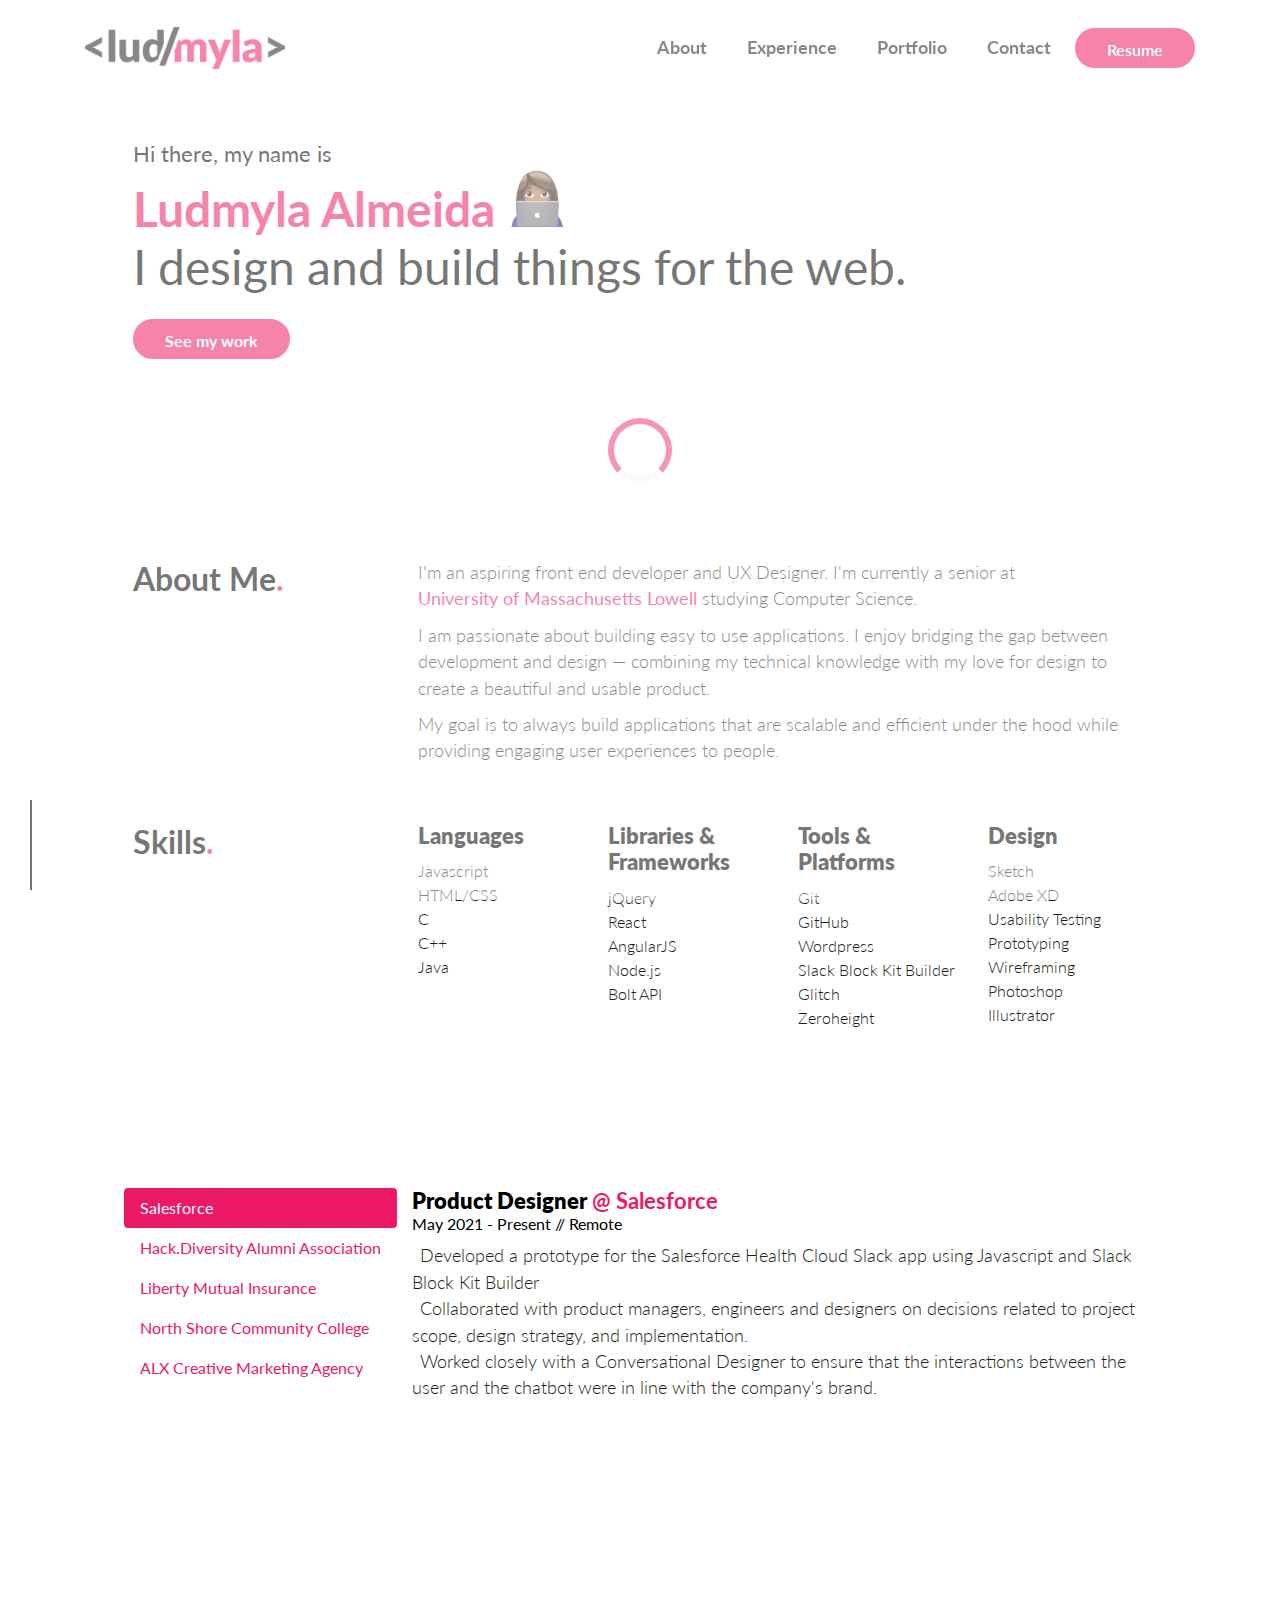
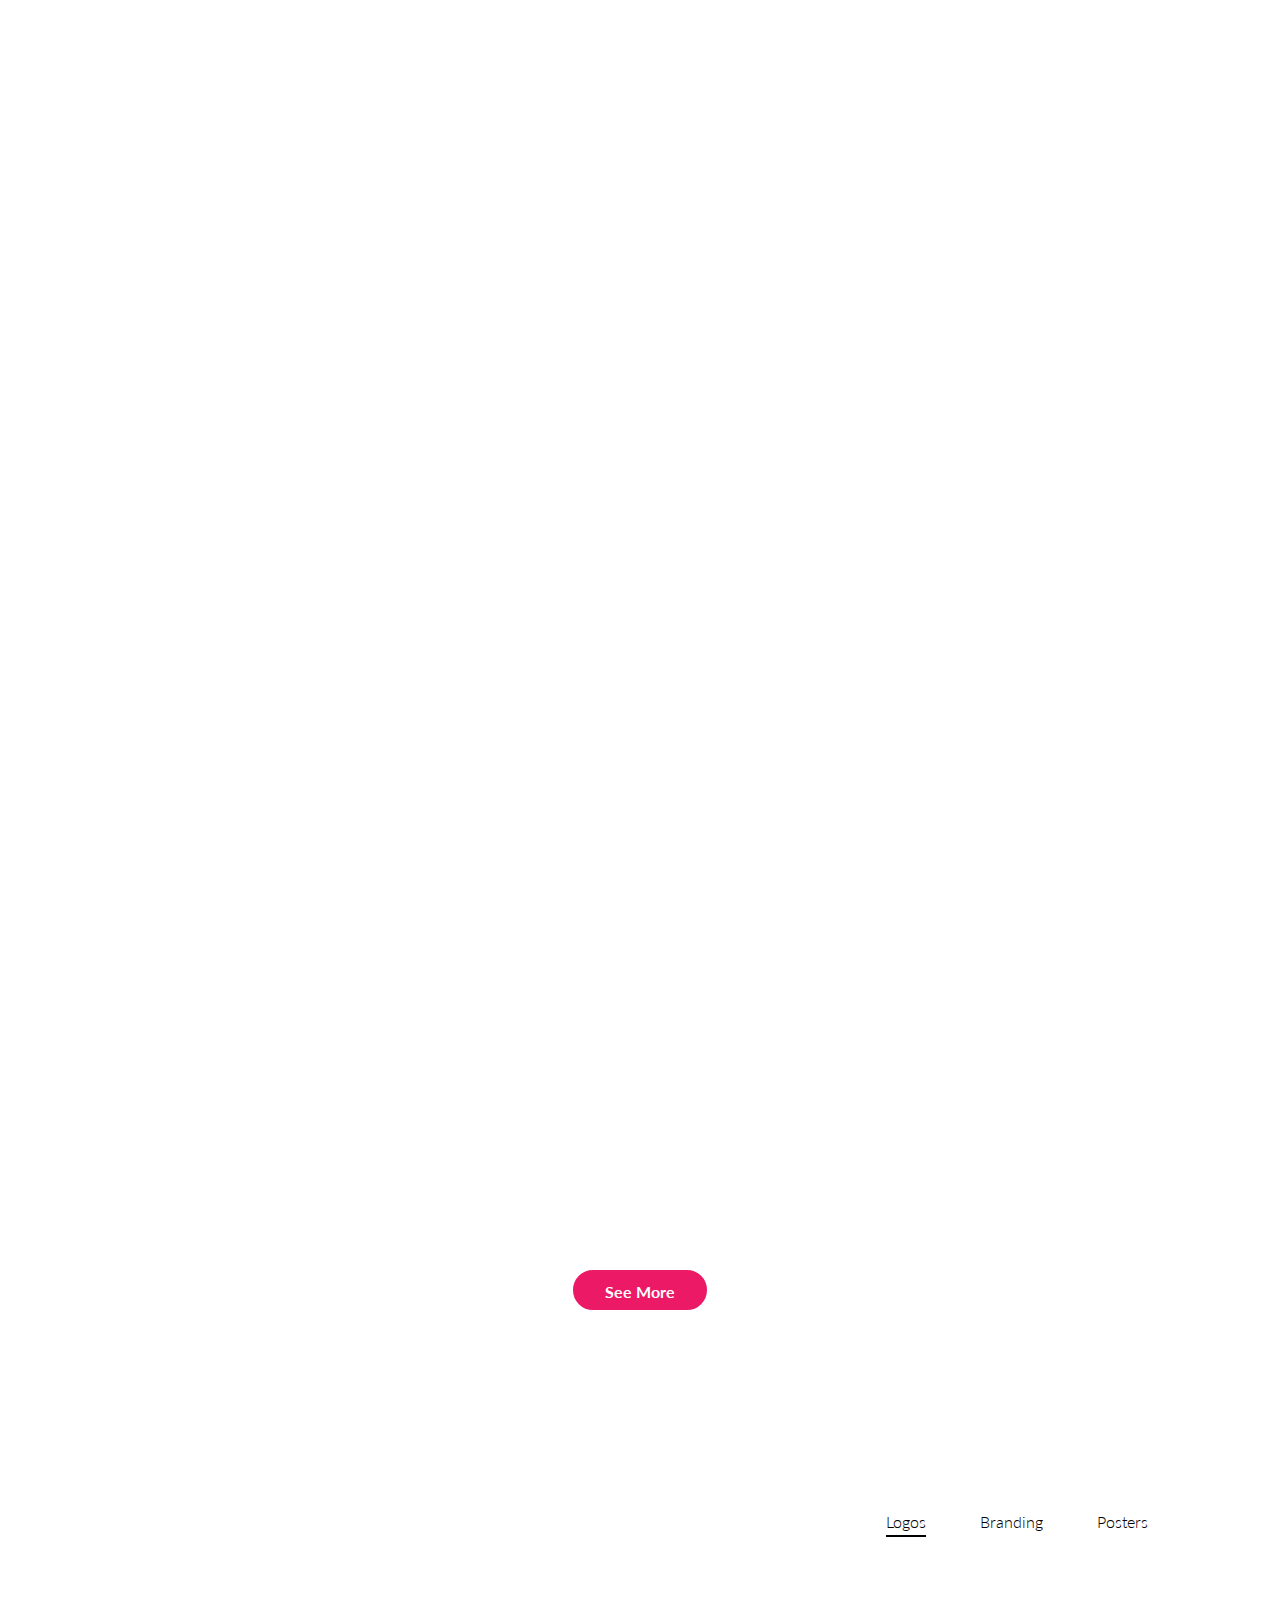
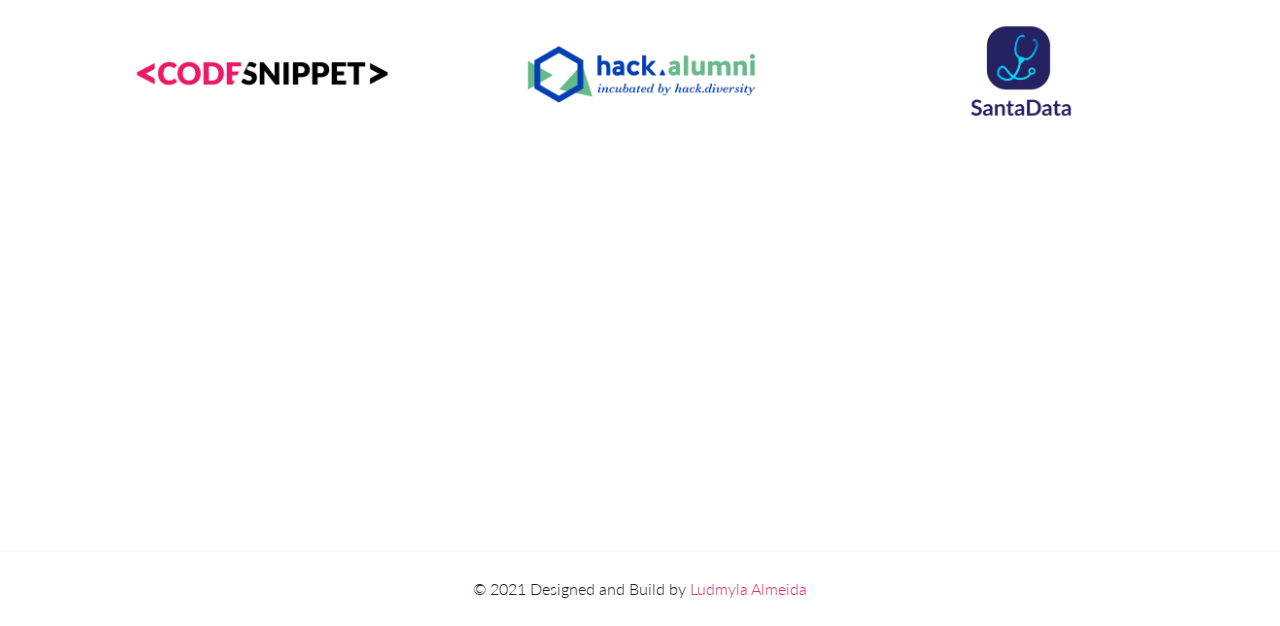
==== commit 40edd122: "website updates" ====
--- a/index.html
+++ b/index.html
@@ -23,6 +23,9 @@
     <!--====== Animate CSS ======-->
     <link rel="stylesheet" href="assets/css/animate.css">
 
+    <!-- Line Icon -->
+    <link href="https://cdn.lineicons.com/2.0/LineIcons.css" rel="stylesheet">
+
     <!--====== Bootstrap CSS ======-->
     <link rel="stylesheet" href="https://stackpath.bootstrapcdn.com/bootstrap/4.5.2/css/bootstrap.min.css"
         integrity="sha384-JcKb8q3iqJ61gNV9KGb8thSsNjpSL0n8PARn9HuZOnIxN0hoP+VmmDGMN5t9UJ0Z" crossorigin="anonymous">
@@ -39,8 +42,6 @@
     <!--[if IE]>
     <p class="browserupgrade">You are using an <strong>outdated</strong> browser. Please <a href="https://browsehappy.com/">upgrade your browser</a> to improve your experience and security.</p>
   <![endif]-->
-
-
     <!--====== PRELOADER PART START ======-->
     <div class="preloader">
         <div class="loader">
@@ -88,7 +89,7 @@
                                         <a href="#experience">Experience</a>
                                     </li>
                                     <li class="nav-item">
-                                        <a href="#portfolio">Work</a>
+                                        <a href="portfolio.html">Portfolio</a>
                                     </li>
                                     <li class="nav-item">
                                         <a href="#contact">Contact</a>
@@ -97,29 +98,32 @@
                             </div> <!-- navbar collapse -->
 
                             <div class="navbar-btn d-none d-sm-inline-block">
-                                <a class="main-btn" href="https://ludmylaalmeida.github.io/resume/"
-                                    target="_blank">Resume</a>
+                                <a class="main-btn" href="Ludmyla-Almeida-Resume-2021.pdf" target="_blank">Resume</a>
                             </div>
                         </nav> <!-- navbar -->
                     </div>
-                </div> <!-- row -->
-            </div> <!-- container -->
+                </div>
+            </div>
         </div> <!-- navbar area -->
 
         <div id="home" class="header-hero bg_cover d-lg-flex align-items-center">
             <div class="container">
-                <div class="row">
-                    <div class="col-lg-12">
+                <div class="row justify-content-center">
+                    <div class="col-lg-11">
                         <div class="header-hero-content">
                             <h4 class="font-weight-normal">Hi there, my name is</h4>
                             <h1 class="hero-title wow fadeInUp" data-wow-duration="1s" data-wow-delay="0.2s"><span
-                                    class="font-weight-bold">Ludmyla Almeida</span> <span class="emoji"></span></br> I
-                                design and build things for the web.</b></h1>
-
+                                    class="font-weight-bold">Ludmyla Almeida</span> <span class="emoji"></span></br>
+                                I design and build things for the web.</b></h1>
                         </div> <!-- header hero content -->
-                    </div>
-                </div> <!-- row -->
-            </div> <!-- container -->
+                        <div class=" wow fadeInUp" data-wow-duration="1s" data-wow-delay="0.2s">
+                            <a class="main-btn mt-4" href="portfolio.html">See my work</a>
+                        </div>
+
+
+                    </div>
+                </div>
+            </div>
         </div> <!-- header hero -->
         <!-- Social media icons fixed position -->
         <div class="social-media d-none d-lg-block">
@@ -136,18 +140,6 @@
                         <i class="fab fa-linkedin-in"></i>
                     </a>
                 </li>
-                <li>
-                    <!-- INSTAGRAM -->
-                    <a href="https://www.instagram.com/iamludmyla/" class="black" target="_blank"><i
-                            class="fab fa-instagram"></i>
-                    </a>
-                </li>
-                <li>
-                    <!-- FACEBOOK -->
-                    <a href="https://www.facebook.com/ludmylaa " class="black" target="_blank">
-                        <i class="fab fa-facebook-square"></i>
-                    </a>
-                </li>
             </ul>
         </div>
     </header>
@@ -156,9 +148,9 @@
 
     <!--====== ABOUT PART START ======-->
 
-    <section id="about" class="about-area pt-100">
+    <section id="about" class="about-area pt-50">
         <div class="container">
-            <div class="row justify-content-start">
+            <div class="row justify-content-center">
                 <div class="col-lg-3">
                     <div class="about-title wow fadeInUp" data-wow-duration="1s" data-wow-delay="0.3s">
                         <h3 class="title">About Me<span>.</span></h3>
@@ -169,59 +161,80 @@
                         <p class="text wow fadeInUp" data-wow-duration="1s" data-wow-delay="0.4s">I'm an aspiring front
                             end developer and UX Designer. I'm currently a senior at <a class="font-weight-normal"
                                 href="https://www.uml.edu/sciences/computer-science/" target="_blank">University of
-                                Massachusetts Lowell</a> studying Computer Science. On my daily basis I work on a wide
-                            variety of interesting and meaningful projects.</p>
-                        <p class="text wow fadeInUp pt-10" data-wow-duration="1s" data-wow-delay="0.4s">Overall I am
+                                Massachusetts Lowell</a> studying Computer Science.</p>
+                        <p class="text wow fadeInUp pt-10" data-wow-duration="1s" data-wow-delay="0.4s">I am
                             passionate about building easy to use applications. I enjoy bridging the gap between
-                            development and design — combining my technical knowledge with my keen eye for design to
-                            create a beautiful and usable product. My goal is to always build applications that are
-                            scalable and efficient under the hood while providing engaging user experiences.</p>
+                            development and design — combining my technical knowledge with my love for design to
+                            create a beautiful and usable product.</p>
+                        <p class="text wow fadeInUp pt-10" data-wow-duration="1s" data-wow-delay="0.4s">My goal is to
+                            always build applications that are
+                            scalable and efficient under the hood while providing engaging user experiences to people.
+                        </p>
                     </div> <!-- about content -->
                 </div>
 
-            </div> <!-- row -->
-            <div class="row justify-content-center">
-
-            </div> <!-- row -->
-        </div> <!-- container -->
+            </div>
+            <div class="row justify-content-center">
+
+            </div>
+        </div>
     </section>
 
     <!--====== ABOUT PART ENDS ======-->
 
     <!--====== SKILL START ======-->
-    <section id="skill" class="about-area pt-100">
+    <section id="skill" class="about-area mt-5">
         <div class="container">
-            <div class="row justify-content-start">
-                <div class="col-lg-3">
+            <div class="row justify-content-center">
+                <div class="col-lg-3 mb-3">
                     <div class="about-title wow fadeInUp" data-wow-duration="1s" data-wow-delay="0.3s">
                         <h3 class="title">Skills<span>.</span></h3>
                     </div>
                 </div>
                 <div class="col-lg-8">
                     <div class="about-content pt-10 row">
-                        <div class="col-4 wow fadeInUp" data-wow-duration="1s" data-wow-delay="0.4s">
+                        <div class="col-lg-3 col-md-4 col-3 col-sm-12 wow fadeInUp mb-3" data-wow-duration="1s"
+                            data-wow-delay="0.4s">
                             <h4>Languages</h4>
                             <ul class="pt-10">
                                 <li>Javascript</li>
-                                <li>Typescript</li>
                                 <li>HTML/CSS</li>
+                                <li>C</li>
                                 <li>C++</li>
                                 <li>Java</li>
                             </ul>
                         </div>
-                        <div class="col-4 wow fadeInUp" data-wow-duration="1s" data-wow-delay="0.4s">
-                            <h4>Frameworks</h4>
+                        <div class="col-lg-3 col-md-4 col-sm-12 wow fadeInUp mb-3" data-wow-duration="1s"
+                            data-wow-delay="0.4s">
+                            <h4>Libraries &amp; Frameworks</h4>
                             <ul class="pt-10">
+                                <li>jQuery</li>
                                 <li>React</li>
                                 <li>AngularJS</li>
+                                <li>Node.js</li>
+                                <li>Bolt API</li>
+                            </ul>
+                        </div>
+
+                        <div class="col-lg-3 col-md-4 col-sm-12 wow fadeInUp mb-3" data-wow-duration="1s"
+                            data-wow-delay="0.4s">
+                            <h4>Tools &amp; Platforms</h4>
+                            <ul class="pt-10">
+                                <li>Git</li>
+                                <li>GitHub</li>
                                 <li>Wordpress</li>
+                                <li>Slack Block Kit Builder</li>
+                                <li>Glitch</li>
+                                <li>Zeroheight</li>
                             </ul>
                         </div>
-                        <div class="col-4 wow fadeInUp" data-wow-duration="1s" data-wow-delay="0.4s">
+                        <div class="col-lg-3 col-md-4 col-sm-12 wow fadeInUp mb-3" data-wow-duration="1s"
+                            data-wow-delay="0.4s">
                             <h4>Design</h4>
                             <ul class="pt-10">
                                 <li>Sketch</li>
                                 <li>Adobe XD</li>
+                                <li>Usability Testing</li>
                                 <li>Prototyping</li>
                                 <li>Wireframing</li>
                                 <li>Photoshop</li>
@@ -232,181 +245,240 @@
 
                     </div> <!-- about content -->
                 </div>
-            </div> <!-- row -->
-        </div> <!-- container -->
+            </div>
+        </div>
     </section>
 
     <!--====== SKILL ENDS ======-->
 
     <!--====== EXPERIENCE START ======-->
-    <section id="experience" class="about-area pt-70 pb-120">
+    <section id="experience" class="about-area pt-30 pb-120">
         <div class="container">
-            <div class="justify-content-start">
-                <div class="row col-lg-12 pb-50">
+            <div class="row justify-content-center">
+                <div class="row mt-5 mb-3 col-lg-11">
                     <div class="about-title wow fadeInUp" data-wow-duration="1s" data-wow-delay="0.3s">
                         <h3 class="title">Experience<span>.</span></h3>
                     </div>
                 </div>
                 <div class="col-lg-12">
-                    <div class="row">
-                        <div class="col-4">
+                    <div class="row justify-content-center">
+                        <div class="mb-5">
                             <div class="nav flex-column nav-pills" id="v-pills-tab" role="tablist"
                                 aria-orientation="vertical">
-                                <a class="nav-link active" id="v-pills-home-tab" data-toggle="pill" href="#v-pills-home"
-                                    role="tab" aria-controls="v-pills-home" aria-selected="true">Liberty Mutual
+                                <a class="nav-link active" id="v-pills-salesforce-tab" data-toggle="pill" href="#v-pills-salesforce"
+                                role="tab" aria-controls="v-pills-salesforce" aria-selected="true">Salesforce</a>
+                                <a class="nav-link" id="v-pills-hack-tab" data-toggle="pill" href="#v-pills-hack"
+                                    role="tab" aria-controls="v-pills-hack" aria-selected="true">Hack.Diversity Alumni
+                                    Association</a>
+                                <a class="nav-link" id="v-pills-liberty-tab" data-toggle="pill" href="#v-pills-liberty"
+                                    role="tab" aria-controls="v-pills-liberty" aria-selected="true">Liberty Mutual
                                     Insurance</a>
-                                <a class="nav-link" id="v-pills-profile-tab" data-toggle="pill" href="#v-pills-profile"
-                                    role="tab" aria-controls="v-pills-profile" aria-selected="false">North Shore
+                                <a class="nav-link" id="v-pills-northshore-tab" data-toggle="pill"
+                                    href="#v-pills-northshore" role="tab" aria-controls="v-pills-northshore"
+                                    aria-selected="false">North Shore
                                     Community College</a>
-                                <a class="nav-link" id="v-pills-messages-tab" data-toggle="pill"
-                                    href="#v-pills-messages" role="tab" aria-controls="v-pills-messages"
-                                    aria-selected="false">ALX Creative Marketing Agency</a>
+                                <a class="nav-link" id="v-pills-alx-tab" data-toggle="pill" href="#v-pills-alx"
+                                    role="tab" aria-controls="v-pills-alx" aria-selected="false">ALX Creative Marketing
+                                    Agency</a>
                             </div>
                         </div>
                         <div class="col-8">
                             <div class="tab-content" id="v-pills-tabContent">
-                                <div class="tab-pane fade show active" id="v-pills-home" role="tabpanel"
-                                    aria-labelledby="v-pills-home-tab">
-                                    <h4>Front End Intern <a href="https://libertymutual.com" target="_blank">@ Liberty
+                                <div class="tab-pane fade show active" id="v-pills-salesforce" role="tabpanel"
+                                    aria-labelledby="v-pills-salesforce-tab">
+                                    <h4>Product Designer <a href="https://salesforce.com" class="font-weight-bold"
+                                            target="_blank">@
+                                            Salesforce</a></h4>
+                                    <h6 class="font-weight-normal">May 2021 - Present // Remote </h6>
+                                    <p class="pt-10"> <i class="lni lni-minus lni-sm pr-2"></i>Developed a prototype for the Salesforce Health Cloud Slack
+                                        app using Javascript and Slack Block Kit Builder</p>
+                                    <p> <i class="lni lni-minus lni-sm pr-2"></i>Collaborated with product managers,
+                                        engineers and designers on decisions related to project scope, design strategy,
+                                        and implementation.</p>
+                                    <p> <i class="lni lni-minus lni-sm pr-2"></i>Worked closely with a Conversational Designer to ensure that
+                                        the interactions between the user and the chatbot were in line
+                                        with the company's brand.</p>
+                                </div>
+                                <div class="tab-pane fade show" id="v-pills-hack" role="tabpanel"
+                                    aria-labelledby="v-pills-hack-tab">
+                                    <h4>Product Designer <a href="https://hackdiversity.com" class="font-weight-bold"
+                                            target="_blank">@
+                                            Hack.Diversity Alumni Association</a></h4>
+                                    <h6 class="font-weight-normal">July 2020 - Present // Boston, MA </h6>
+                                    <p class="pt-10"> <i class="lni lni-minus lni-sm pr-2"></i>Developed the Hack.Alumni
+                                        brand identity including the logo, color palette and typography.</p>
+                                    <p> <i class="lni lni-minus lni-sm pr-2"></i>Designed scalable and responsive
+                                        web-based product experiences for the organization.</p>
+                                    
+                                    <p> <i class="lni lni-minus lni-sm pr-2"></i>Reviewed implementation with developers
+                                        to ensure designs were executed correctly and followed the brand guidelines
+                                        throughout the application.</p>
+                                </div>
+                                <div class="tab-pane fade show" id="v-pills-liberty" role="tabpanel"
+                                    aria-labelledby="v-pills-liberty-tab">
+                                    <h4>UX Design Intern <a href="https://libertymutual.com" class="font-weight-bold"
+                                            target="_blank">@
+                                            Liberty
                                             Mutual Insurance</a></h4>
-                                    <h6 class="font-weight-normal">May 2019 - Sept 2019</h6>
-                                    <p class="pt-10">Collaborated with 2 other interns to create a prototype of a new
-                                        application for commercial insurance using CSS, HTML, and jQuery.</p>
-                                    <p> Partnered with cross-functional teams including project owners, business
-                                        analysts, and developers to ensure designs were executed correctly.</p>
-                                    <p>Participated in usability testing to ensure designs met end-user needs.</p>
-                                    <h4 class="pt-50">Front End Intern <a href="https://libertymutual.com"
-                                            target="_blank">@ Liberty Mutual Insurance</a></h4>
-                                    <h6 class="font-weight-normal">May 2018 - Sept 2018</h6>
-                                    <p class="pt-10">Collaborated with 2 other interns to create a prototype of a new
-                                        application for commercial insurance using CSS, HTML, and jQuery.</p>
-                                    <p> Partnered with cross-functional teams including project owners, business
-                                        analysts, and developers to ensure designs were executed correctly.</p>
-                                    <p>Participated in usability testing to ensure designs met end-user needs.</p>
+                                    <h6 class="font-weight-normal">May - Sept 2019 // Boston, MA </h6>
+                                    <p class="pt-10"> <i class="lni lni-minus lni-sm pr-2"></i>Redesigned an outdated
+                                        agent's quoting system to create a modern web application that simplified the
+                                        user process.
+                                    </p>
+                                    <p> <i class="lni lni-minus lni-sm pr-2"></i>Conducted 10 usability testing sessions
+                                        to gather data and ensure designs met end-user needs. Presented final report to
+                                        the team and recommended changes for improvements.</p>
+                                    <p> <i class="lni lni-minus lni-sm pr-2"></i>Created user personas based on 38
+                                        interviews conducted with agents, underwriters, and territory managers.</p>
+
+                                    <h4 class="pt-50">Front End Developer Intern <a href="https://libertymutual.com"
+                                            target="_blank" class="font-weight-bold">@ Liberty Mutual Insurance</a></h4>
+                                    <h6 class="font-weight-normal">May - Sept 2018 // Boston, MA </h6>
+                                    <p class="pt-10"><i class="lni lni-minus lni-sm pr-2"></i>Created a javascript
+                                        prototype for a future quoting automation system for commercial insurance.</p>
+                                    <p><i class="lni lni-minus lni-sm pr-2"></i>Partnered with cross-functional teams
+                                        including project owners, business analysts, and developers to ensure designs
+                                        were implemented correctly.
+                                    </p>
+                                    <p><i class="lni lni-minus lni-sm pr-2"></i>Worked on eCliq Portal Application
+                                        fixing bugs and reviewing code with other team members.</p>
+                                    <p><i class="lni lni-minus lni-sm pr-2"></i>Participated in program increment with
+                                        team and used JIRA to create tickets, distribute tasks, and plan sprints.</p>
                                 </div>
-                                <div class="tab-pane fade" id="v-pills-profile" role="tabpanel"
-                                    aria-labelledby="v-pills-profile-tab">
-                                    <h4>Computer Science Tutor<a href="https://www.northshore.edu/" target="_blank">@
+                                <div class="tab-pane fade" id="v-pills-northshore" role="tabpanel"
+                                    aria-labelledby="v-pills-northshore-tab">
+                                    <h4>Computer Science Tutor <a href="https://www.northshore.edu/"
+                                            class="font-weight-bold" target="_blank">@
                                             North Shore Community College</a></h4>
                                     <h6 class="font-weight-normal">Feb 2017 - May 2018</h6>
-                                    <p class="pt-10">Tutored students in Computer Science subjects and Math through
+                                    <p class="pt-10"><i class="lni lni-minus lni-sm pr-2"></i>Tutored students in
+                                        Computer Science subjects and Math through
                                         Calculus.</p>
-                                    <p>Assisted STEM Coordinator in college conferences, workshops, and panels.</p>
+                                    <p><i class="lni lni-minus lni-sm pr-2"></i>Assisted STEM Coordinator in college
+                                        conferences, workshops, and panels.</p>
 
                                 </div>
-                                <div class="tab-pane fade" id="v-pills-messages" role="tabpanel"
-                                    aria-labelledby="v-pills-messages-tab">
-                                    <h4>Graphic Designer
-                                        <h6 class="font-weight-normal">Apr 2016 - Dec 2016</h6>
-                                        <p class="pt-10">Developed branding and marketing solutions such as logo/brand
-                                            identity, business cards, brochures, booklets and more.</p>
-                                        <p>Designed websites using Wordpress.</p>
+                                <div class="tab-pane fade" id="v-pills-alx" role="tabpanel"
+                                    aria-labelledby="v-pills-alx-tab">
+                                    <h4>Graphic Designer <a class="font-weight-bold" href="#">@ ALX Creative Marketing
+                                            Agency</a></h4>
+                                    <h6 class="font-weight-normal">Apr 2016 - Dec 2016</h6>
+                                    <p class="pt-10"><i class="lni lni-minus lni-sm pr-2"></i>Developed branding and
+                                        marketing solutions such as logo/brand
+                                        identity, business cards, brochures, booklets and more.</p>
+                                    <p><i class="lni lni-minus lni-sm pr-2"></i>Designed websites using Wordpress.</p>
                                 </div>
                             </div>
                         </div>
                     </div>
                 </div>
-            </div> <!-- row -->
-        </div> <!-- container -->
+            </div>
+        </div>
     </section>
 
     <!--====== TESTIMONIAL PART START ======-->
 
     <section id="portfolio" class="testimonial-area pt-70 pb-120">
         <div class="container">
-            <div class="section-title wow fadeInUp" data-wow-duration="1s" data-wow-delay="0.3s">
-                <h4 class="title">Some things I've designed and built<span>.</span></h4>
-            </div> <!-- section title -->
-            <div class="row justify-content-start pb-100">
-                <div class="col-xl-4 col-lg-4">
-                    <div class="testimonial-left-content mt-45 wow fadeIn" data-wow-duration="1s" data-wow-delay="0.3s">
-                        <div class="section-title">
-                            <h6 class="font-weight-light">Featured Project</h6>
-                            <h3 class="font-weight-normal">Code Snippet</h3>
-                        </div> <!-- section title -->
-                        <ul class="testimonial-line">
-                            <li></li>
-                            <li></li>
-                            <li></li>
-                            <li></li>
-                        </ul>
-                        <p class="text pb-30">A website where students can look up definitions, code sample, sorting
-                            algorithm and etc in the languages C, C++ and Java.</p>
-                        <span>
-
-                        </span>
-                        <a class="pr-10" href="https://github.com/ludmylaalmeida/codesnippet" target="_blank"
-                            style="font-size: 2em;">
-                            <i class="fab fa-github"></i>
-                        </a>
-                        <a href="https://www.sketch.com/s/66821258-126f-4543-8a3e-d649329b7cbf/a/R8J2RQ" target="_blank"
-                            style="font-size: 2em;">
-                            <i class="fab fa-sketch"></i>
-                        </a>
-                    </div> <!-- testimonial left content -->
-                </div>
-                <div class="col-lg-8">
-                    <div class="testimonial-right-content mt-50 wow fadeIn" data-wow-duration="1s"
-                        data-wow-delay="0.6s">
-                        <div class="testimonial-content-wrapper">
-                            <div class="single-testimonial">
-                                <img src="assets/images/code-snippet.png">
-                            </div> <!-- single testimonial -->
-                        </div> <!-- testimonial content wrapper -->
-                    </div> <!-- testimonial right content -->
-                </div>
-            </div> <!-- row -->
-            <div class="row justify-content-start">
-                <div class="col-lg-8">
-                    <div class="testimonial-right-content mt-50 wow fadeIn" data-wow-duration="1s"
-                        data-wow-delay="0.6s">
-                        <div class="testimonial-content-wrapper">
-                            <div class="single-testimonial">
-                                <img src="assets/images/hack-alumni.png">
-                            </div> <!-- single testimonial -->
-                        </div> <!-- testimonial content wrapper -->
-                    </div> <!-- testimonial right content -->
-                </div>
-                <div class="col-xl-4 col-lg-4">
-                    <div class="text-right testimonial-left-content mt-45 wow fadeIn" data-wow-duration="1s"
-                        data-wow-delay="0.3s">
-                        <div class="section-title">
-                            <h6 class="font-weight-light">Featured Project</h6>
-                            <h3 class="font-weight-normal">Hack Alumni</h3>
-                        </div> <!-- section title -->
-                        <ul class="testimonial-line">
-                            <li></li>
-                            <li></li>
-                            <li></li>
-                            <li></li>
-                        </ul>
-                        <p class="text pb-30">A website for the hack.diversity alumni association. I'm currently the
-                            lead designer working with a team of developers. Website is under development.</p>
-                        <span>
-
-                        </span>
-                        <a href="https://www.sketch.com/s/c8de57bb-5d8f-4d74-bf0c-19126818c439" target="_blank"
-                            style="font-size: 2em;">
-                            <i class="fab fa-sketch"></i>
-                        </a>
-                    </div> <!-- testimonial left content -->
-                </div>
-
-            </div> <!-- row -->
-        </div> <!-- container -->
+            <div class="row justify-content-center">
+                <div class="col-lg-11">
+                    <div class="section-title wow fadeInUp" data-wow-duration="1s" data-wow-delay="0.3s">
+                        <h4 class="title">Some things I've designed and built<span>.</span></h4>
+                    </div>
+                    <div class="row justify-content-center mb-5">
+                        <div class="col-lg-8">
+                            <div class="testimonial-right-content mt-50 wow fadeIn" data-wow-duration="1s"
+                                data-wow-delay="0.6s">
+                                <div class="testimonial-content-wrapper">
+                                    <div class="single-testimonial">
+                                        <a class="portfolio-hover" href="hackalumni.html">
+                                            <img src="assets/images/mockup-hack-alumni.png">
+                                        </a>
+
+                                    </div> <!-- single testimonial -->
+                                </div> <!-- testimonial content wrapper -->
+                            </div> <!-- testimonial right content -->
+                        </div>
+                        <div class="col-xl-4 col-lg-4">
+                            <div class="text-right testimonial-left-content mt-45 wow fadeIn" data-wow-duration="1s"
+                                data-wow-delay="0.3s">
+                                <div class="section-title">
+                                    <h6 class="font-weight-light">Featured Project</h6>
+                                    <h3 class="font-weight-normal">Hack.Alumni</h3>
+                                </div>
+                                <ul class="testimonial-line">
+                                    <li></li>
+                                    <li></li>
+                                    <li></li>
+                                    <li></li>
+                                </ul>
+                                <p class="text pb-30">A website for the hack.diversity alumni association. I'm currently
+                                    the
+                                    lead product designer working with a team of developers. Website is under
+                                    development.
+                                </p>
+                                <a class="pr-2" href="http://hackalumni.com/" target="_blank" style="font-size: 2em;">
+                                    <i class="fas fa-external-link-alt"></i>
+                                </a>
+                                <a href="https://www.sketch.com/s/c8de57bb-5d8f-4d74-bf0c-19126818c439" target="_blank"
+                                    style="font-size: 2em;">
+                                    <i class="fab fa-sketch"></i>
+                                </a>
+
+                            </div> <!-- testimonial left content -->
+                        </div>
+                    </div>
+            <div class="row justify-content-center">
+                    <div class="col-xl-4 col-lg-4">
+                        <div class="testimonial-left-content mt-45 wow fadeIn" data-wow-duration="1s"
+                            data-wow-delay="0.3s">
+                            <div class="section-title">
+                                <h6 class="font-weight-light">Featured Project</h6>
+                                <h3 class="font-weight-normal">User Personas</h3>
+                            </div>
+                            <ul class="testimonial-line">
+                                <li></li>
+                                <li></li>
+                                <li></li>
+                                <li></li>
+                            </ul>
+                            <p class="text pb-30">Created user personas based on 38 interviews conducted with agents,
+                                underwriters, and territory managers across the country.</p>
+                        </div>
+                    </div>
+                    <div class="col-lg-8">
+                        <div class="testimonial-right-content mt-50 wow fadeIn" data-wow-duration="1s"
+                            data-wow-delay="0.6s">
+                            <div class="testimonial-content-wrapper">
+                                <div class="single-testimonial">
+                                    <a class="portfolio-hover" href="userpersona.html">
+                                        <img src="assets/images/user-persona-1.png">
+                                    </a>
+                                </div>
+                            </div>
+                        </div>
+                    </div>
+                </div>
+                </div>
+            </div>
+            <div class="container">
+                <div class="row justify-content-center">
+                    <div class="center-btn mt-5">
+                        <a class="main-btn" href="portfolio.html">See More</a>
+                    </div>
+                </div>
+            </div>
+        </div>
     </section>
 
-    <!--====== TESTIMONIAL PART ENDS ======-->
-
-    <!--====== PROJECT GALLERY PART START ======-->
 
     <section id="portfolio" class="project-masonry-area pt-70 pb-120">
         <div class="container">
-            <div class="row align-items-end">
-                <div class="col-lg-4">
+            <div class="row justify-content-center">
+                <div class="col-lg-3">
                     <div class="section-title pb-20 wow fadeIn" data-wow-duration="1s" data-wow-delay="0.4s">
                         <h4 class="title">Design Gallery<span>.</span></h4>
-                    </div> <!-- section title -->
+                    </div>
                 </div>
                 <div class="col-lg-8">
                     <div class="project-menu text-center text-sm-left text-lg-right pb-20">
@@ -417,98 +489,96 @@
                         </ul>
                     </div> <!-- project menu -->
                 </div>
-            </div> <!-- row -->
+            </div>
             <div class="row grid">
                 <div class="col-lg-4 col-sm-6 grid-item logos ">
                     <div class="single-gallery gallery-masonry mt-30">
                         <div class="gallery-image">
                             <img src="assets/images/code-snippet-logo.png" alt="portfolio">
                         </div>
-                    </div> <!-- single gallery -->
+                    </div>
                 </div>
                 <div class="col-lg-4 col-sm-6 grid-item logos ">
                     <div class="single-gallery gallery-masonry mt-30">
                         <div class="gallery-image">
                             <img src="assets/images/hack-alumni-logo.png" alt="portfolio">
                         </div>
-                    </div> <!-- single gallery -->
+                    </div>
                 </div>
                 <div class="col-lg-4 col-sm-6 grid-item logos ">
                     <div class="single-gallery gallery-masonry mt-30">
                         <div class="gallery-image">
                             <img src="assets/images/santa-data-logo.png" alt="portfolio">
                         </div>
-                    </div> <!-- single gallery -->
+                    </div>
                 </div>
                 <div class="col-lg-4 col-sm-6 grid-item posters">
                     <div class="single-gallery gallery-masonry mt-30">
                         <div class="gallery-image">
                             <img src="assets/images/agile.png" alt="portfolio">
                         </div>
-                    </div> <!-- single gallery -->
+                    </div>
                 </div>
                 <div class="col-lg-4 col-sm-6 grid-item posters">
                     <div class="single-gallery gallery-masonry mt-30">
                         <div class="gallery-image">
                             <img src="assets/images/game-night.png" alt="portfolio">
                         </div>
-                    </div> <!-- single gallery -->
+                    </div>
                 </div>
                 <div class="col-lg-4 col-sm-6 grid-item posters">
                     <div class="single-gallery gallery-masonry mt-30">
                         <div class="gallery-image">
                             <img src="assets/images/how-to-grad-school.png" alt="portfolio">
                         </div>
-                    </div> <!-- single gallery -->
+                    </div>
                 </div>
                 <div class="col-lg-4 col-sm-6 grid-item posters">
                     <div class="single-gallery gallery-masonry mt-30">
                         <div class="gallery-image">
                             <img src="assets/images/git_workflow_poster.png" alt="portfolio">
                         </div>
-                    </div> <!-- single gallery -->
+                    </div>
                 </div>
                 <div class="col-lg-4 col-sm-6 grid-item posters">
                     <div class="single-gallery gallery-masonry mt-30">
                         <div class="gallery-image">
                             <img src="assets/images/scholar-jet.png" alt="portfolio">
                         </div>
-                    </div> <!-- single gallery -->
+                    </div>
                 </div>
                 <div class="col-lg-4 col-sm-6 grid-item posters">
                     <div class="single-gallery gallery-masonry mt-30">
                         <div class="gallery-image">
                             <img src="assets/images/typeracer-competition.png" alt="portfolio">
                         </div>
-                    </div> <!-- single gallery -->
+                    </div>
                 </div>
                 <div class="col-lg-4 col-sm-6 grid-item branding">
                     <div class="single-gallery gallery-masonry mt-30">
                         <div class="gallery-image">
                             <img src="assets/images/palette.png" alt="portfolio">
                         </div>
-                    </div> <!-- single gallery -->
+                    </div>
                 </div>
                 <div class="col-lg-4 col-sm-6 grid-item branding">
                     <div class="single-gallery gallery-masonry mt-30">
                         <div class="gallery-image">
                             <img src="assets/images/Typography.png" alt="portfolio">
                         </div>
-                    </div> <!-- single gallery -->
-                </div>
-            </div> <!-- row -->
-        </div> <!-- container -->
+                    </div>
+                </div>
+            </div>
+        </div>
     </section>
-
-    <!--====== CONTACT PART START ======-->
 
     <section id="contact" class="contact-area pt-120 pb-120">
         <div class="container">
-            <div class="row justify-content-start">
-                <div class="col-lg-4">
+            <div class="row justify-content-center">
+                <div class="col-lg-3">
                     <div class="section-title wow fadeInUp" data-wow-duration="1s" data-wow-delay="0.3s">
                         <h4 class="title">Get In Touch<span>.</span></h4>
-                    </div> <!-- section title -->
+                    </div>
                 </div>
                 <div class="col-lg-8">
                     <div class="contact-wrapper-form wow fadeInUpBig" data-wow-duration="1s" data-wow-delay="0.5s">
@@ -516,53 +586,37 @@
                             <span class="font-weight-normal">new opportunities</span>, my inbox is always open. Whether
                             you have a question or just want to say hi, you can reach out on <a
                                 href="https://www.linkedin.com/in/ludmyla-almeida/" target="_blank">social media</a> or
-                            <a href="mailto:almeida.ludmyla@gmail.com" target="_blank">email!</a></p>
+                            <a href="mailto:almeida.ludmyla@gmail.com" target="_blank">email!</a>
+                        </p>
                     </div> <!-- contact wrapper form -->
                 </div>
-            </div> <!-- row -->
-        </div> <!-- container -->
+            </div>
+        </div>
     </section>
 
-    <!--====== CONTACT PART ENDS ======-->
-
-    <!--====== FOOTER PART START ======-->
-
     <footer id="footer" class="footer-area bg_cover">
 
         <div class="footer-copyright text-center">
-            <p class="text">© 2020 Designed and Build by <span>Ludmyla Almeida</span></p>
+            <p class="text">© 2021 Designed and Build by <span>Ludmyla Almeida</span></p>
         </div>
     </footer>
 
-    <!--====== FOOTER PART ENDS ======-->
-
-    <!--====== BACK TOP TOP PART START ======-->
 
     <a href="#" class="back-to-top"><i class="fas fa-chevron-up"></i></a>
 
-    <!--====== BACK TOP TOP PART ENDS ======-->
-
-
-
-
-    <!--====== Jquery js ======-->
     <script src="assets/js/vendor/jquery-1.12.4.min.js"></script>
     <script src="assets/js/vendor/modernizr-3.7.1.min.js"></script>
 
-    <!-- font awesome -->
-    <!-- <script defer src="https://use.fontawesome.com/releases/v5.0.2/js/all.js"></script> -->
-    <!-- <script src="https://code.jquery.com/jquery-3.3.1.slim.min.js"
-        integrity="sha384-q8i/X+965DzO0rT7abK41JStQIAqVgRVzpbzo5smXKp4YfRvH+8abtTE1Pi6jizo"
-        crossorigin="anonymous"></script> -->
 
     <!--====== Bootstrap js ======-->
     <script src="assets/js/popper.min.js"></script>
 
     <!-- JS, Popper.js, and jQuery -->
-    <!-- <script src="https://code.jquery.com/jquery-3.5.1.slim.min.js" integrity="sha384-DfXdz2htPH0lsSSs5nCTpuj/zy4C+OGpamoFVy38MVBnE+IbbVYUew+OrCXaRkfj" crossorigin="anonymous"></script>
-    <script src="https://cdn.jsdelivr.net/npm/popper.js@1.16.1/dist/umd/popper.min.js" integrity="sha384-9/reFTGAW83EW2RDu2S0VKaIzap3H66lZH81PoYlFhbGU+6BZp6G7niu735Sk7lN" crossorigin="anonymous"></script>
-    <script src="https://stackpath.bootstrapcdn.com/bootstrap/4.5.2/js/bootstrap.min.js" integrity="sha384-B4gt1jrGC7Jh4AgTPSdUtOBvfO8shuf57BaghqFfPlYxofvL8/KUEfYiJOMMV+rV" crossorigin="anonymous"></script>
-         -->
+    <!-- <script src="https://code.jquery.com/jquery-3.5.1.slim.min.js" integrity="sha384-DfXdz2htPH0lsSSs5nCTpuj/zy4C+OGpamoFVy38MVBnE+IbbVYUew+OrCXaRkfj" crossorigin="anonymous"></script> -->
+    <!-- <script src="https://cdn.jsdelivr.net/npm/popper.js@1.16.1/dist/umd/popper.min.js" integrity="sha384-9/reFTGAW83EW2RDu2S0VKaIzap3H66lZH81PoYlFhbGU+6BZp6G7niu735Sk7lN" crossorigin="anonymous"></script> -->
+    <script src="https://stackpath.bootstrapcdn.com/bootstrap/4.5.2/js/bootstrap.min.js"
+        integrity="sha384-B4gt1jrGC7Jh4AgTPSdUtOBvfO8shuf57BaghqFfPlYxofvL8/KUEfYiJOMMV+rV"
+        crossorigin="anonymous"></script>
     <!--====== Slick js ======-->
     <script src="assets/js/slick.min.js"></script>
 
--- a/assets/css/style.css
+++ b/assets/css/style.css
@@ -71,12 +71,17 @@
 }
 li,
 p {
-  font-size: 18px;
+  font-size: 1.1rem;
   font-weight: 300;
   color: #231f20;
   margin: 0;
   font-family: Lato, sans-serif;
 }
+
+.about-content ul li {
+  font-size: 1em;
+}
+
 a {
   color: #ec1966;
   font-weight: 400;
@@ -108,7 +113,7 @@
   user-select: none;
   border: 2px solid #ec1966;
   padding: 0 30px;
-  font-size: 16px;
+  font-size: 1em;
   height: 40px;
   line-height: 40px;
   border-radius: 50px;
@@ -137,18 +142,49 @@
   border-color: #ec1966;
 }
 .section-title .title {
-  font-size: 32px;
+  font-size: 2em;
   padding-top: 10px;
   font-weight: 700;
 }
-@media only screen and (min-width: 992px) and (max-width: 1199px) {
+
+.center-btn {
+  margin: 0 auto;
+}
+
+.portfolio-hover:hover {
+  opacity: 0.7;
+}
+
+.portfolio-button {
+  display: inline-block;
+  font-weight: 700;
+  font-family: Lato, sans-serif;
+  text-align: center;
+  border: 2px solid #ec1966;
+  padding: 0 30px;
+  font-size: 1em;
+  height: 40px;
+  line-height: 40px;
+  border-radius: 50px;
+  color: #fff;
+  cursor: pointer;
+  z-index: 5;
+  -webkit-transition: all 0.4s ease-out 0s;
+  -moz-transition: all 0.4s ease-out 0s;
+  -ms-transition: all 0.4s ease-out 0s;
+  -o-transition: all 0.4s ease-out 0s;
+  transition: all 0.4s ease-out 0s;
+  background-color: #ec1966;
+}
+
+.portfolio-hover:hover + .button,
+.button:hover {
+  display: inline-block;
+}
+
+@media (max-width: 767px) {
   .section-title .title {
-    font-size: 30px;
-  }
-}
-@media (max-width: 767px) {
-  .section-title .title {
-    font-size: 24px;
+    font-size: 1.5em;
   }
 }
 .section-title .title span {
@@ -609,7 +645,7 @@
   }
 }
 .navbar-nav .nav-item a {
-  font-size: 16px;
+  font-size: 1em;
   font-weight: 700;
   color: #222;
   -webkit-transition: all 0.3s ease-out 0s;
@@ -712,7 +748,7 @@
     top: 0;
     background: 0 0;
     color: #222;
-    font-size: 18px;
+    font-size: 1em;
     border: 0;
     width: 30px;
     height: 30px;
@@ -778,12 +814,12 @@
   }
 }
 .header-hero {
-  height: 700px;
+  height: 500px;
   position: relative;
 }
 @media only screen and (min-width: 1400px) {
   .header-hero {
-    height: 800px;
+    height: 700px;
   }
 }
 @media only screen and (min-width: 768px) and (max-width: 991px) {
@@ -838,11 +874,11 @@
 @media (max-width: 767px) {
   .header-hero-content {
     padding-top: 150px;
-    padding-bottom: 200px;
+    padding-bottom: 50px;
   }
 }
 .header-hero-content .hero-title {
-  font-size: 60px;
+  font-size: 3em;
   font-weight: 400;
   color: #000;
 }
@@ -1037,7 +1073,7 @@
 }
 .project-menu ul li {
   display: inline-block;
-  font-size: 16px;
+  font-size: 1em;
   color: #000;
   margin-left: 50px;
   cursor: pointer;
@@ -1113,13 +1149,17 @@
   }
 }
 .single-testimonial .testimonial-text .text {
-  font-size: 24px;
+  font-size: 1.5em;
   font-weight: 400;
   font-family: Lato, sans-serif;
   line-height: 36px;
   color: #222;
   padding-bottom: 25px;
 }
+
+.single-testimonial:hover {
+}
+
 @media (max-width: 767px) {
   .single-testimonial .testimonial-text .text {
     font-size: 18px;
@@ -1170,6 +1210,5 @@
   display: none;
 }
 .back-to-top:hover {
-  color: #fff;
   background-color: #ec1966;
 }
